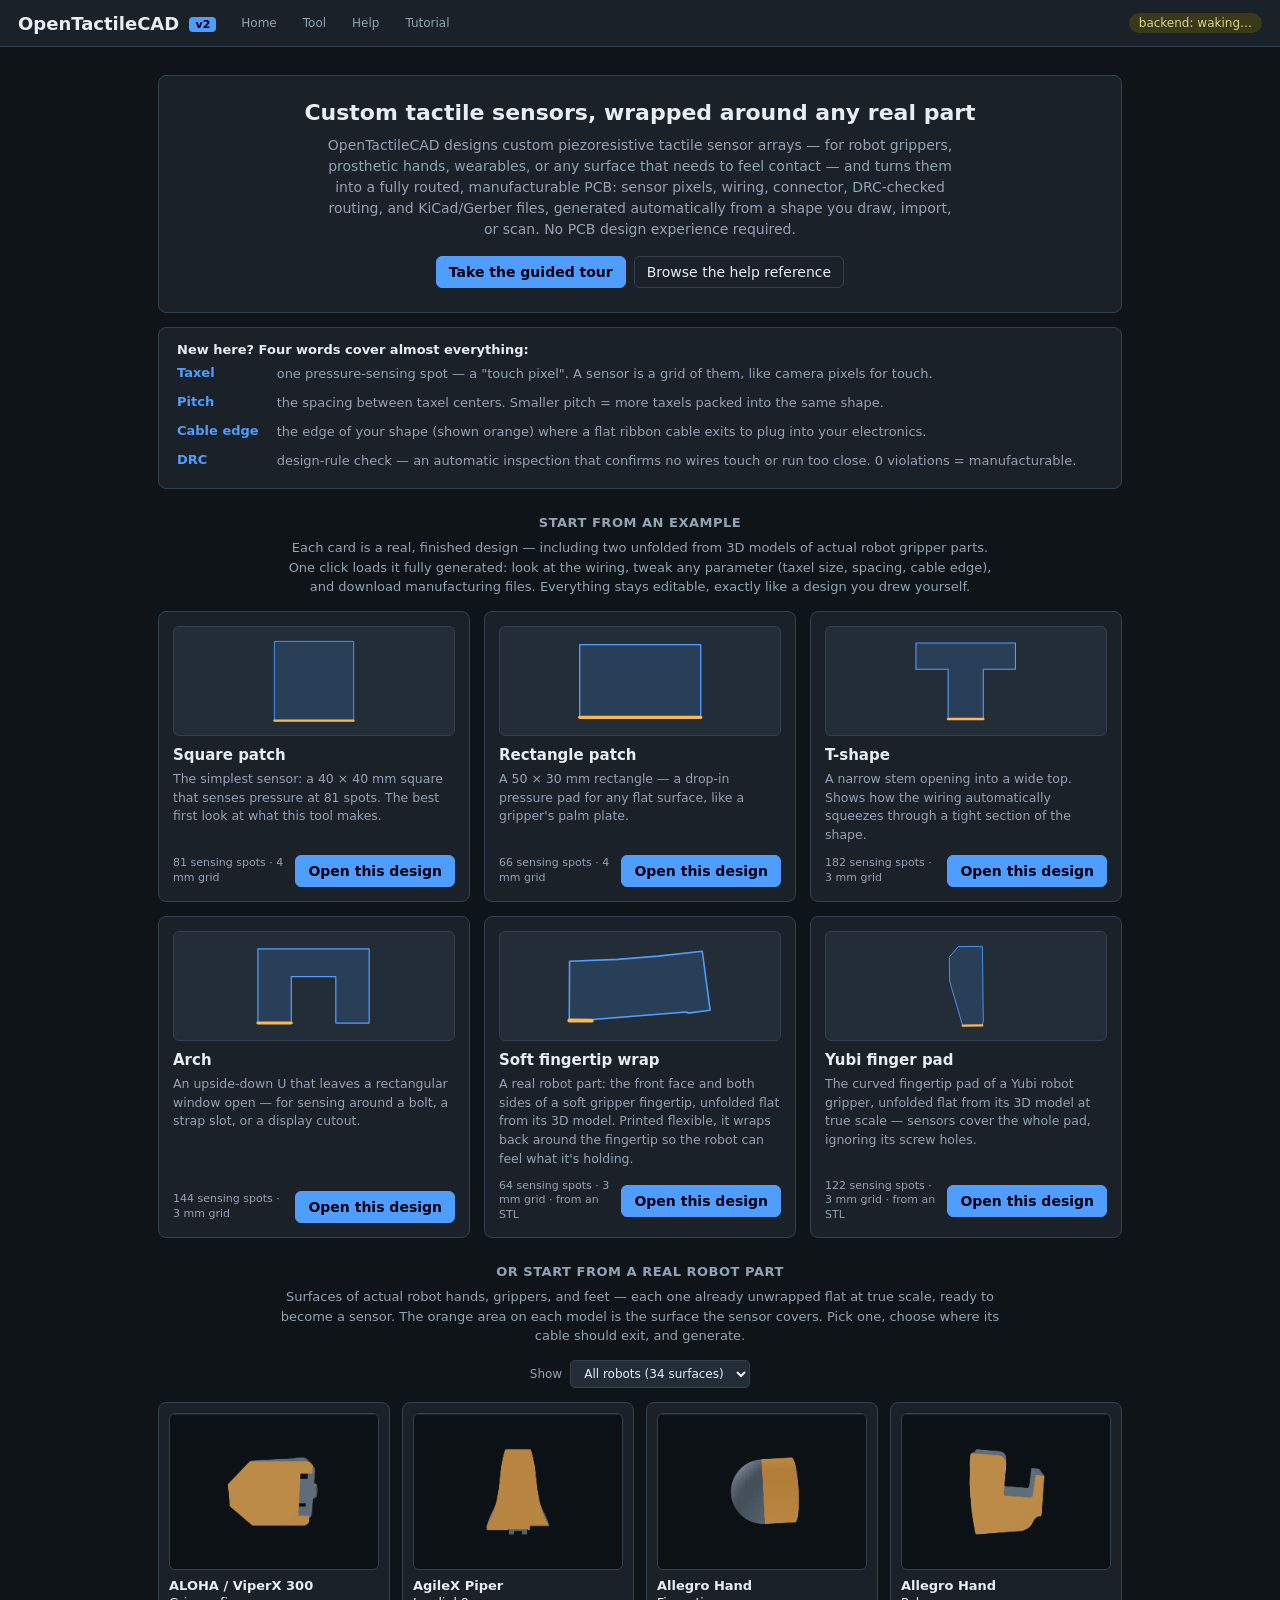
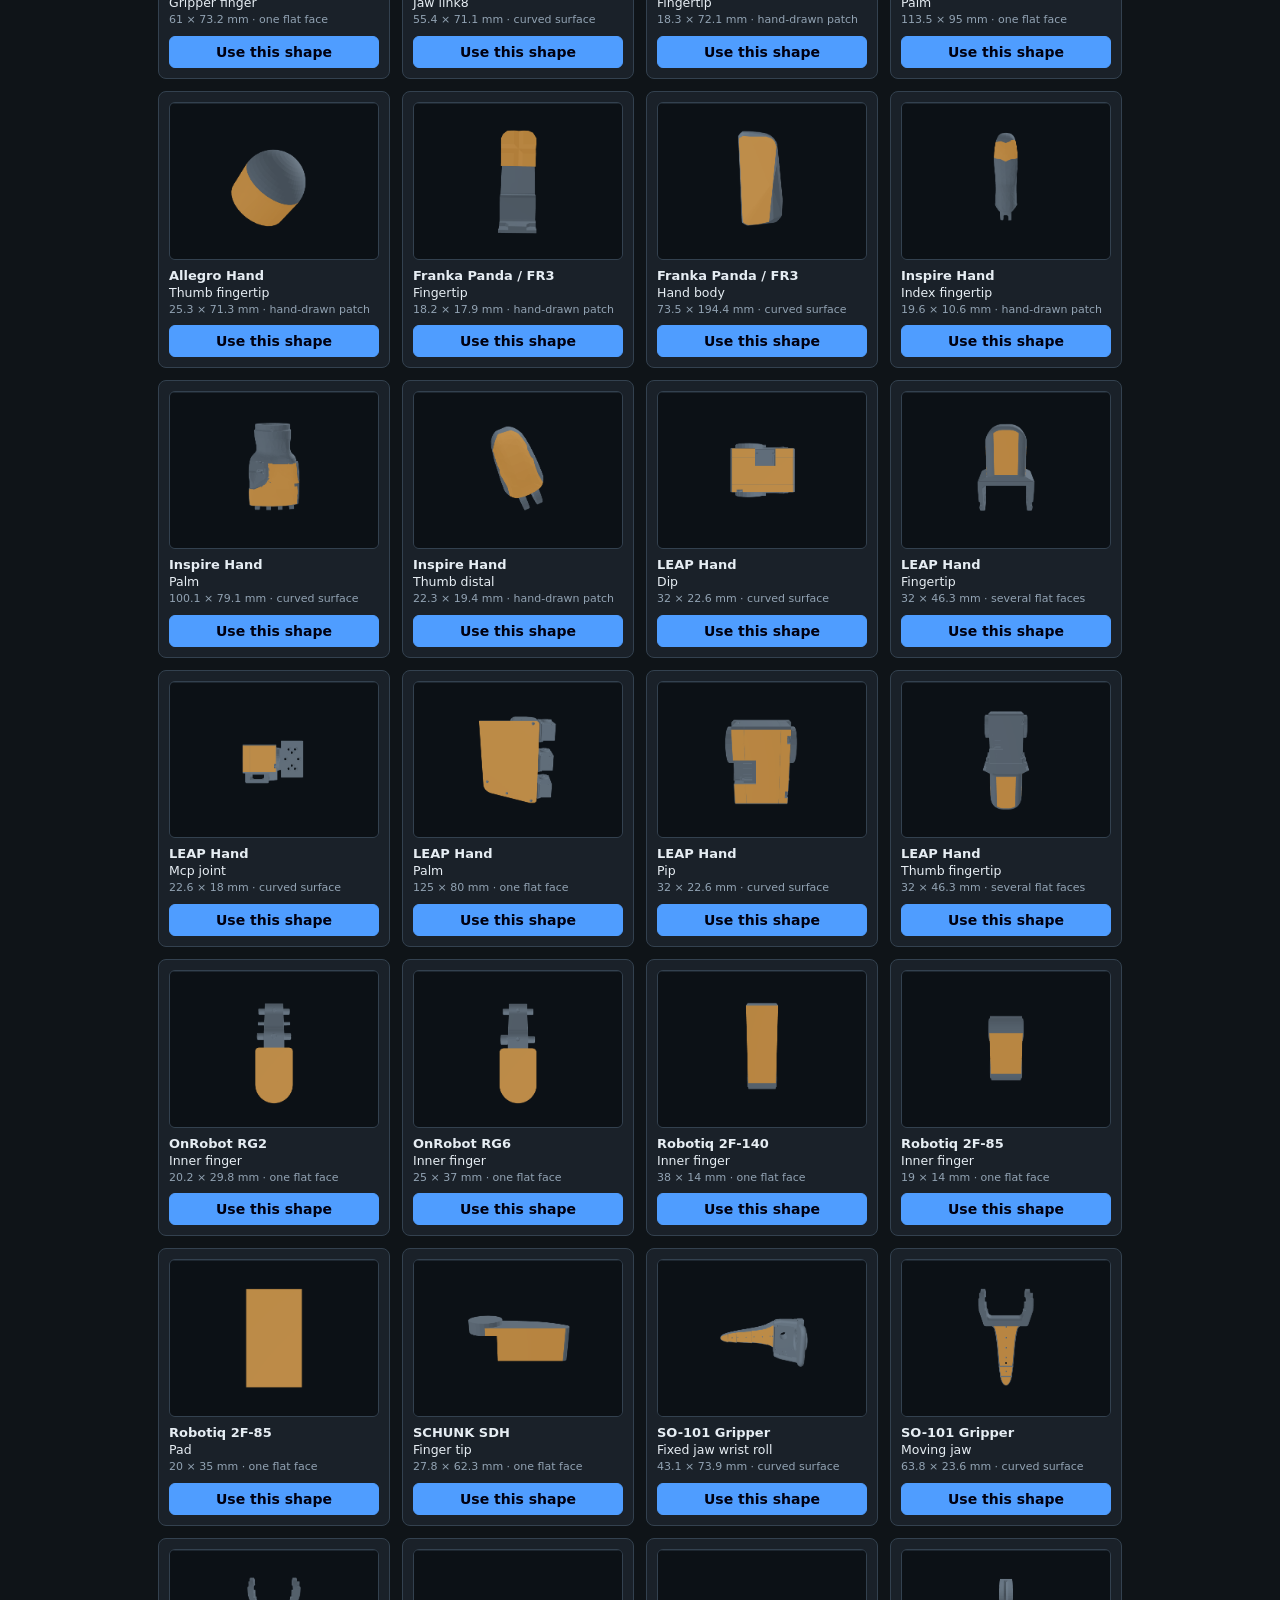
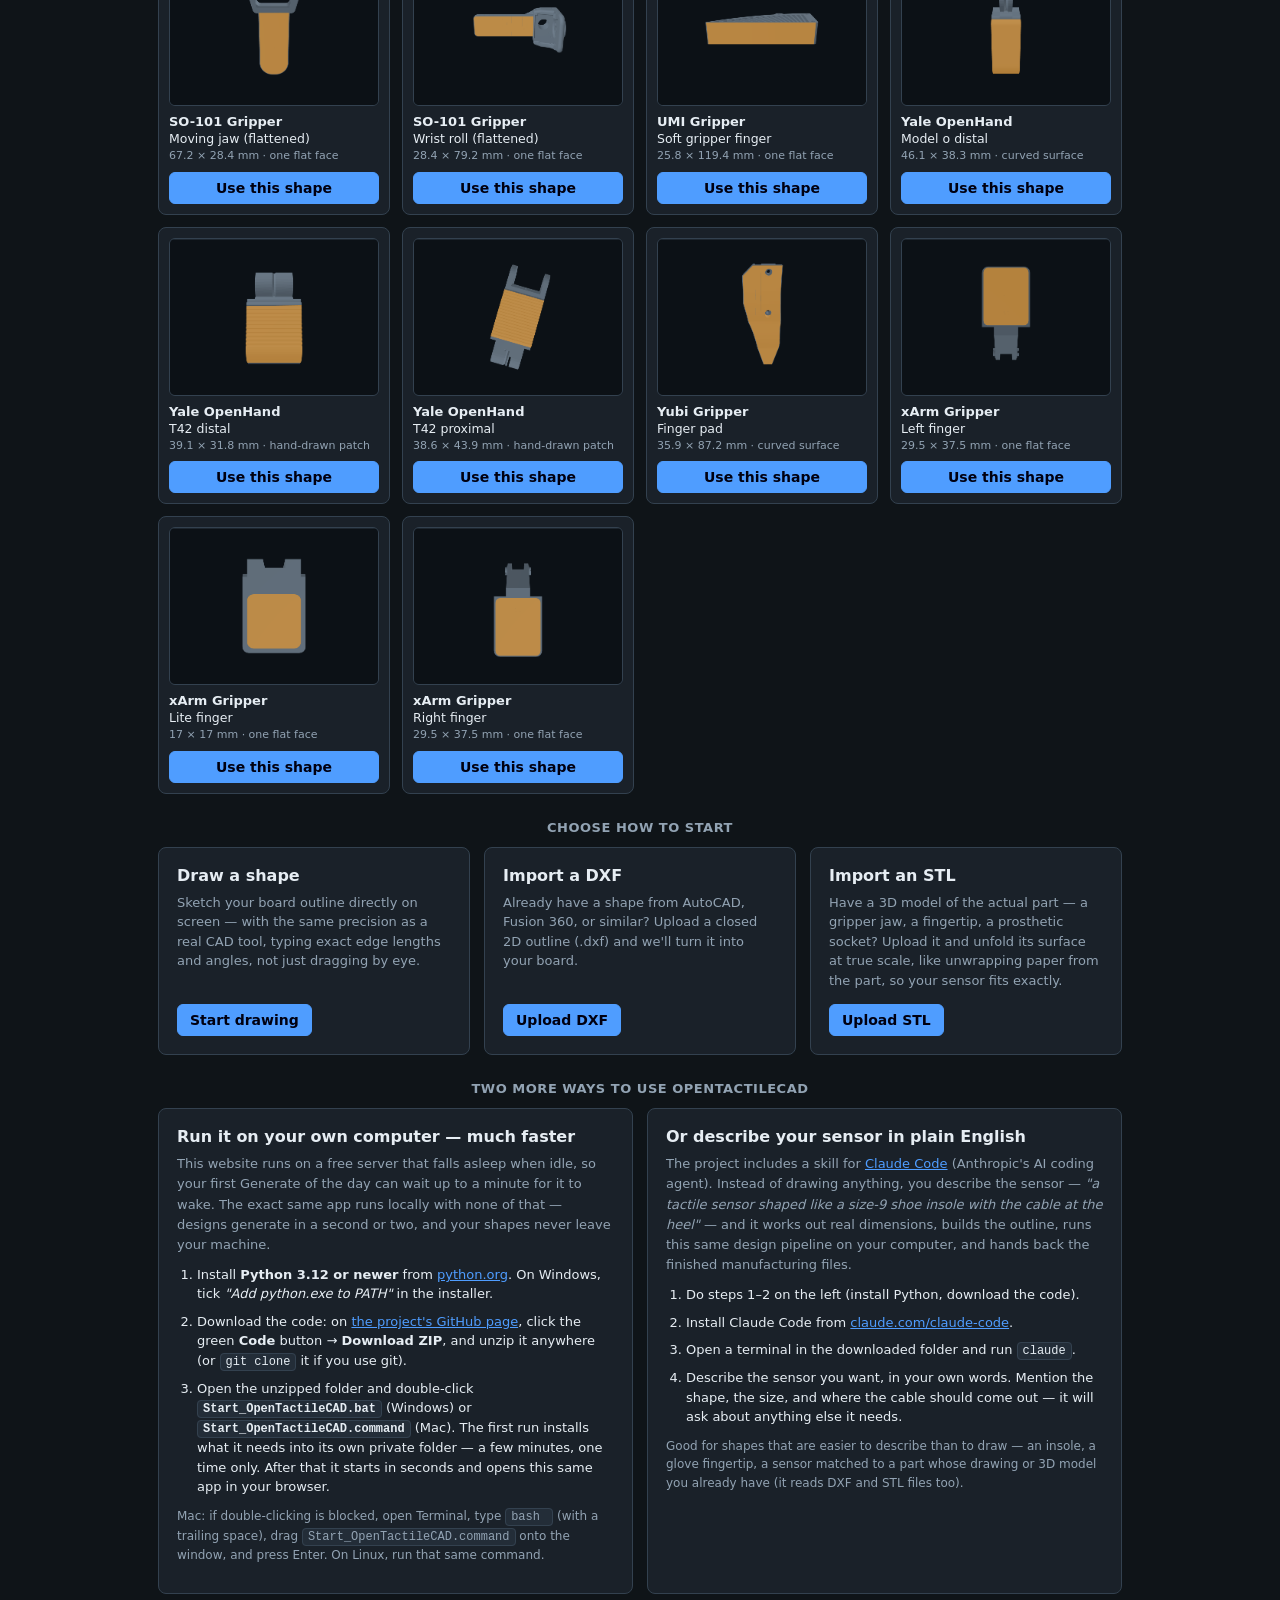
==== index.html @ a3ef0f8d "Anchor holes: toggle, lattice choice, and a stats line Adds the Bump anchor holes section under Sens" ====
<!DOCTYPE html>
<html lang="en">
<head>
  <meta charset="UTF-8" />
  <meta name="viewport" content="width=device-width, initial-scale=1.0" />
  <title>OpenTactileCAD — v2</title>
  <link rel="stylesheet" href="style.css" />

  <!-- Resolve bare "three" imports (used by the vendored addons) to the local build -->
  <script type="importmap">
  {
    "imports": {
      "three": "./vendor/three/three.module.js",
      "three/addons/": "./vendor/three/addons/"
    }
  }
  </script>
</head>
<body>
  <header class="topbar">
    <h1>OpenTactileCAD <span class="tag">v2</span></h1>
    <nav class="topnav" aria-label="Primary">
      <button id="nav-home" type="button" class="linklike">Home</button>
      <button id="nav-tool" type="button" class="linklike">Tool</button>
      <button id="nav-help" type="button" class="linklike">Help</button>
      <button id="nav-tour" type="button" class="linklike">Tutorial</button>
    </nav>
    <div id="health" class="health health--unknown">backend: checking…</div>
  </header>

  <!-- ================= Landing ================= -->
  <section id="view-landing" class="app-view">
    <div class="landing">
      <div class="panel landing-hero">
        <h2>Custom tactile sensors, wrapped around any real part</h2>
        <p>
          OpenTactileCAD designs custom piezoresistive tactile sensor arrays — for robot
          grippers, prosthetic hands, wearables, or any surface that needs to feel
          contact — and turns them into a fully routed, manufacturable PCB: sensor
          pixels, wiring, connector, DRC-checked routing, and KiCad/Gerber files,
          generated automatically from a shape you draw, import, or scan. No PCB
          design experience required.
        </p>
        <div class="row landing-hero__actions">
          <button id="landing-tour-btn" type="button" class="primary">Take the guided tour</button>
          <button id="landing-help-btn" type="button" class="secondary">Browse the help reference</button>
        </div>
      </div>

      <div class="panel landing-glossary">
        <strong>New here? Four words cover almost everything:</strong>
        <dl>
          <dt>Taxel</dt>
          <dd>one pressure-sensing spot — a "touch pixel". A sensor is a grid of them, like camera pixels for touch.</dd>
          <dt>Pitch</dt>
          <dd>the spacing between taxel centers. Smaller pitch = more taxels packed into the same shape.</dd>
          <dt>Cable edge</dt>
          <dd>the edge of your shape (shown orange) where a flat ribbon cable exits to plug into your electronics.</dd>
          <dt>DRC</dt>
          <dd>design-rule check — an automatic inspection that confirms no wires touch or run too close. 0 violations = manufacturable.</dd>
        </dl>
      </div>

      <h3 class="landing-modes__label">Start from an example</h3>
      <p class="landing-section-sub">
        Each card is a real, finished design — including two unfolded from 3D models of
        actual robot gripper parts. One click loads it fully generated: look at the wiring,
        tweak any parameter (taxel size, spacing, cable edge), and download manufacturing
        files. Everything stays editable, exactly like a design you drew yourself.
      </p>
      <div class="landing-examples" id="landing-examples"></div>

      <h3 class="landing-modes__label">Or start from a real robot part</h3>
      <p class="landing-section-sub">
        Surfaces of actual robot hands, grippers, and feet — each one already unwrapped
        flat at true scale, ready to become a sensor. The orange area on each model is the
        surface the sensor covers. Pick one, choose where its cable should exit, and
        generate.
      </p>
      <div class="stl-example-filter">
        <label>Show
          <select id="stl-example-filter"></select>
        </label>
      </div>
      <div class="landing-stl-examples" id="landing-stl-examples"></div>

      <h3 class="landing-modes__label">Choose how to start</h3>
      <div class="landing-modes">
        <article class="panel mode-card">
          <h2>Draw a shape</h2>
          <p>Sketch your board outline directly on screen — with the same precision as a real CAD tool, typing exact edge lengths and angles, not just dragging by eye.</p>
          <button type="button" class="primary mode-card__cta" data-mode="draw">Start drawing</button>
        </article>
        <article class="panel mode-card">
          <h2>Import a DXF</h2>
          <p>Already have a shape from AutoCAD, Fusion 360, or similar? Upload a closed 2D outline (.dxf) and we'll turn it into your board.</p>
          <button type="button" class="primary mode-card__cta" data-mode="dxf">Upload DXF</button>
        </article>
        <article class="panel mode-card">
          <h2>Import an STL</h2>
          <p>Have a 3D model of the actual part — a gripper jaw, a fingertip, a prosthetic socket? Upload it and unfold its surface at true scale, like unwrapping paper from the part, so your sensor fits exactly.</p>
          <button type="button" class="primary mode-card__cta" data-mode="stl">Upload STL</button>
        </article>
        <article class="panel mode-card">
          <h2>Describe it in words</h2>
          <p>Not sure where to start? Say what you want in plain English — the size, the shape, how fine the sensing needs to be — and an assistant designs it with the real generator, then hands it to you here to edit.</p>
          <button type="button" class="primary mode-card__cta" data-mode="chat">Describe a sensor</button>
        </article>
      </div>

      <h3 class="landing-modes__label">Two more ways to use OpenTactileCAD</h3>
      <div class="landing-guides">
        <article class="panel guide-card">
          <h2>Run it on your own computer — much faster</h2>
          <p>
            This website runs on a free server that falls asleep when idle, so your first
            Generate of the day can wait up to a minute for it to wake. The exact same app
            runs locally with none of that — designs generate in a second or two, and your
            shapes never leave your machine.
          </p>
          <ol>
            <li>
              Install <strong>Python 3.12 or newer</strong> from
              <a href="https://www.python.org/downloads/" target="_blank" rel="noopener">python.org</a>.
              On Windows, tick <em>"Add python.exe to PATH"</em> in the installer.
            </li>
            <li>
              Download the code: on
              <a href="https://github.com/OpenTactileCAD/OpenTactileCAD" target="_blank" rel="noopener">the project's GitHub page</a>,
              click the green <strong>Code</strong> button → <strong>Download ZIP</strong>, and unzip it
              anywhere (or <code>git clone</code> it if you use git).
            </li>
            <li>
              Open the unzipped folder and double-click
              <strong><code>Start_OpenTactileCAD.bat</code></strong> (Windows) or
              <strong><code>Start_OpenTactileCAD.command</code></strong> (Mac).
              The first run installs what it needs into its own private folder — a few
              minutes, one time only. After that it starts in seconds and opens this same
              app in your browser.
            </li>
          </ol>
          <p class="guide-card__note">
            Mac: if double-clicking is blocked, open Terminal, type <code>bash&nbsp;</code>
            (with a trailing space), drag <code>Start_OpenTactileCAD.command</code> onto the
            window, and press Enter. On Linux, run that same command.
          </p>
        </article>
        <article class="panel guide-card">
          <h2>Or describe your sensor in plain English</h2>
          <p>
            The project includes a skill for
            <a href="https://claude.com/claude-code" target="_blank" rel="noopener">Claude Code</a>
            (Anthropic's AI coding agent). Instead of drawing anything, you describe the sensor —
            <em>"a tactile sensor shaped like a size-9 shoe insole with the cable at the heel"</em> —
            and it works out real dimensions, builds the outline, runs this same design pipeline on
            your computer, and hands back the finished manufacturing files.
          </p>
          <ol>
            <li>Do steps 1–2 on the left (install Python, download the code).</li>
            <li>Install Claude Code from
              <a href="https://claude.com/claude-code" target="_blank" rel="noopener">claude.com/claude-code</a>.</li>
            <li>Open a terminal in the downloaded folder and run <code>claude</code>.</li>
            <li>Describe the sensor you want, in your own words. Mention the shape, the size,
              and where the cable should come out — it will ask about anything else it needs.</li>
          </ol>
          <p class="guide-card__note">
            Good for shapes that are easier to describe than to draw — an insole, a glove
            fingertip, a sensor matched to a part whose drawing or 3D model you already have
            (it reads DXF and STL files too).
          </p>
        </article>
      </div>
    </div>
  </section>

  <!-- ================= Tool ================= -->
  <section id="view-tool" class="app-view" hidden>
    <main class="layout">
      <!-- ================= Controls ================= -->
      <aside class="panel controls">
        <div class="mode-switcher" role="group" aria-label="Input mode">
          <span class="mode-switcher__label">Mode:</span>
          <button type="button" class="mode-button" data-mode="draw" id="mode-btn-draw">Draw</button>
          <button type="button" class="mode-button" data-mode="dxf" id="mode-btn-dxf">DXF</button>
          <button type="button" class="mode-button" data-mode="stl" id="mode-btn-stl">STL</button>
          <button type="button" class="mode-button" data-mode="chat" id="mode-btn-chat">Describe</button>
        </div>

        <section class="group chat-sidebar-group" id="chat-sidebar-group" hidden>
          <h2>1 · Describe your sensor</h2>
          <p class="hint">
            Say what you need in plain English — "a 40 × 40 mm square sensor with
            2 mm taxel pitch, cable at the bottom". The assistant designs it with
            the real generator and loads the result here, fully editable. Ask for
            changes the same way: "make the pitch 1.5 mm", "move the connector to
            the top".
          </p>
          <div id="chat-log" class="chat-log"></div>
          <form id="chat-form" class="chat-form" autocomplete="off">
            <input id="chat-input" type="text" placeholder="Describe a sensor…" />
            <button id="chat-send" type="submit" class="primary">Send</button>
          </form>
          <div class="row">
            <span id="chat-status" class="hint chat-status"></span>
            <button id="chat-reset" type="button" class="secondary">New conversation</button>
          </div>
        </section>

        <section class="group stl-sidebar-group" id="stl-sidebar-group">
          <h2>1 · 3D Model (STL)</h2>
          <p class="hint">
            Upload an STL, select connected planar or curved surfaces, then unfold them into the board outline.
          </p>
          <div class="row dev-example-row" id="dev-example-row" hidden>
            <label>Example STL (dev)
              <select id="example-stl-select"><option value="">Choose an example…</option></select>
            </label>
          </div>
          <div class="row">
            <button id="upload-stl" type="button" class="primary">Upload STL</button>
            <button id="select-single" type="button" class="mode-button active" disabled>Single face</button>
            <button id="select-multiple" type="button" class="mode-button" disabled>Multiple faces</button>
            <button id="select-curved" type="button" class="mode-button" disabled>Curved surface</button>
            <button id="select-patch" type="button" class="mode-button" disabled
              title="Draw your sensor's boundary directly on the 3D surface: click corner points, close the loop, and the enclosed patch is selected — bumps and texture inside are smoothed out.">Draw patch</button>
            <button id="select-all-faces" type="button" class="secondary" disabled>Select all</button>
            <button id="unfold-faces" type="button" class="primary" disabled>Unfold selection</button>
            <button id="clear-face" type="button" class="secondary" disabled>Clear selection</button>
            <button id="reset-view" type="button" class="secondary" disabled>Reset view</button>
            <button id="capture-example" type="button" class="secondary" hidden
              title="Dev (localhost only): save the current selection + unfold as an example-gallery annotation JSON">Save as example</button>
            <input id="stl-input" type="file" accept=".stl,model/stl,application/sla" hidden />
          </div>
          <div class="stl-curved-controls">
            <label>Normal angle <input id="curvature-tolerance" type="number" min="1" max="90" step="1" value="18" disabled /></label>
            <label>Max growth radius <input id="curved-max-radius" type="number" min="0" step="1" placeholder="auto" disabled /></label>
            <label class="check-field"><input id="auto-seam" type="checkbox" checked disabled /> Auto seam</label>
            <button id="set-seam" type="button" class="secondary" disabled>Set seam</button>
          </div>
          <div class="stl-patch-controls" id="stl-patch-controls" hidden>
            <span class="hint" id="patch-hint">Click points on the surface to outline your sensor; click the first point again to close the loop. Click the last point to undo it.</span>
            <label class="check-field" title="Relax the surface inside your outline before flattening, so tread patterns, ribs, and other texture don't distort the sensor's shape — the outline you drew keeps its true dimensions.">
              <input id="patch-smooth" type="checkbox" checked /> Smooth out texture
            </label>
            <button id="patch-flip" type="button" class="secondary" disabled
              title="The loop cuts the model in two — swap which side is the sensor patch.">Flip side</button>
          </div>
          <div id="stl-container" class="stl-container stl-container--sidebar">
            <p class="placeholder">Upload an <code>.stl</code> file to view it in 3D.</p>
          </div>
          <p class="hint">
            Drag to orbit · scroll to zoom · select planar faces or smooth curved patches.
          </p>
          <div id="stl-info" class="mini"></div>
          <div id="stl-connections" class="stl-connections" hidden></div>
        </section>

        <section class="group" id="dxf-import-group" hidden>
          <h2>1 · Import DXF</h2>
          <p class="hint">
            Upload a closed 2D outline (<code>.dxf</code>). We'll automatically pick the largest closed shape in the file.
          </p>
          <div class="row">
            <button id="upload-dxf" type="button" class="primary">Upload DXF</button>
            <input id="dxf-input" type="file" accept=".dxf" hidden />
          </div>
          <div id="dxf-info" class="mini"></div>
        </section>

        <section class="group" id="params-group">
          <h2 id="params-heading">2 · Parameters (mm)</h2>

          <h3 class="params-subhead">Sensor grid</h3>
          <div class="params params--emphasis">
            <label class="check-field" title="Set the taxel size and pitch directly; how many fit is whatever the outline allows.">
              <input type="radio" name="grid_mode" value="size" checked />
              Set taxel size
            </label>
            <label class="check-field" title="Ask for a specific grid; the taxel size needed to fit it is calculated from your outline. Pitch equals the taxel size, so taxels tile edge to edge. Grow-board mode only.">
              <input type="radio" name="grid_mode" value="count" />
              Set rows &amp; columns
            </label>
          </div>
          <div class="params" id="grid-count-fields" hidden>
            <label>Columns <input id="target_cols" type="number" min="1" step="1" value="8" /></label>
            <label>Rows <input id="target_rows" type="number" min="1" step="1" value="8" /></label>
          </div>
          <p class="hint" id="grid-count-hint" hidden>
            Taxel size is solved from your outline, minus the edge keepout. Requires
            <em>Grow board to fit wiring</em> board mode.
          </p>
          <div class="params" id="grid-size-fields">
            <label title="Width of one taxel (sensing spot).">Taxel W <input id="pixel_w_mm" type="number" step="0.1" value="4.0" /></label>
            <label title="Height of one taxel (sensing spot).">Taxel H <input id="pixel_h_mm" type="number" step="0.1" value="4.0" /></label>
            <label title="Horizontal spacing between taxel centers. Never smaller than the taxel width.">Pitch X <input id="pitch_x_mm" type="number" step="0.1" value="4.2" /></label>
            <label title="Vertical spacing between taxel centers. Never smaller than the taxel height.">Pitch Y <input id="pitch_y_mm" type="number" step="0.1" value="4.2" /></label>
          </div>
          <p class="hint" id="grid-size-note" hidden>
            Solved from your outline on Generate — the footprint preview below updates to match.
          </p>
          <div class="params">
            <label>Edge keepout <input id="edge_keepout_mm" type="number" step="0.1" value="0.5" /></label>
          </div>

          <h3 class="params-subhead">Bump anchor holes</h3>
          <p class="hint">
            Cuts a hole clean through the board under every shear bump, so the bump
            sheet's posts key the cover to the board across the whole array instead of
            only at the skirt &mdash; the cover can no longer slide under strong shear.
            The taxel pitch grows to make room; the wider pitch is worked out from the
            column bus that runs past each hole, not typed in.
          </p>
          <label class="check-field" title="Adds Edge.Cuts cutouts at every 2x2 taxel block centre, directly under each bump.">
            <input id="anchor_holes" type="checkbox" />
            <span>Add anchor holes under bumps</span>
          </label>
          <div id="anchor-holes-body" hidden>
            <div class="params">
              <label title="Cutout diameter. Sets how much the pitch has to grow.">Hole &oslash; <input id="anchor_hole_dia_mm" type="number" step="0.1" min="0.2" value="1.5" /></label>
              <label title="Copper-to-cutout-edge clearance. 0.4mm suits a milled internal cutout.">Clearance <input id="anchor_hole_clearance_mm" type="number" step="0.05" min="0" value="0.4" /></label>
            </div>
            <label class="radio-field" title="Widens every taxel gap, even though only one gap in two carries a cutout. Simplest, fewest taxels.">
              <input type="radio" name="anchor_hole_lattice" value="uniform" checked />
              <span>Uniform pitch &mdash; every gap widened</span>
            </label>
            <label class="radio-field" title="Widens only the intra-block gap that actually carries a cutout; blocks stay at the tight taxel spacing. Same holes, denser array.">
              <input type="radio" name="anchor_hole_lattice" value="paired" />
              <span>Paired pitch &mdash; only the gap with a hole in it</span>
            </label>
            <label class="check-field" title="Only X has to grow: the row bus already clears the cutout. Growing Y to match keeps the 2x2 block square and the bump round, so shear response stays the same in both axes. Uncheck for more taxels and an oval bump.">
              <input id="anchor_hole_square_cells" type="checkbox" checked />
              <span>Keep blocks square (round bump, isotropic shear)</span>
            </label>
          </div>

          <h3 class="params-subhead">Routing &amp; clearance</h3>
          <div class="params">
            <label>Trace W <input id="trace_w_mm" type="number" step="0.05" value="0.2" /></label>
            <label>Gap <input id="gap_mm" type="number" step="0.05" value="0.2" /></label>
            <label>Clearance <input id="clearance_mm" type="number" step="0.05" value="0.2" /></label>
            <label title="Minimum routing distance from the outer board edge. Higher values keep red/blue traces farther inside.">
              Route edge padding
              <input id="board_edge_clear_mm" type="number" min="0" step="0.1" value="0.2" />
            </label>
          </div>

          <h3 class="params-subhead">Taxel footprint (one sensing spot's copper)</h3>
          <div class="params">
            <label title="Clearance from each taxel's own outer edge to its interdigitated fingers — not to be confused with Edge keepout above, which is the board-level margin from the outline.">
              Taxel edge clearance
              <input id="edge_clear_mm" type="number" min="0" step="0.05" value="0.1" />
            </label>
            <label title="Clearance from the taxel's center line, limiting how far each finger reaches toward the opposite pad.">
              Taxel center clearance
              <input id="center_clear_mm" type="number" min="0" step="0.05" value="0.2" />
            </label>
            <label title="Drill diameter of the via connecting this taxel's top-layer pad to its routed trace.">
              Via drill
              <input id="via_drill_mm" type="number" min="0.05" step="0.01" value="0.15" />
            </label>
            <label title="Copper pad diameter of the via.">
              Via diameter
              <input id="via_dia_mm" type="number" min="0.1" step="0.01" value="0.35" />
            </label>
          </div>
          <div id="pixel-preview" class="pixel-preview" aria-label="Live preview of one sensor pixel's interdigitated footprint"></div>

          <h3 class="params-subhead">Board sizing <a href="#" class="help-link" data-help-target="help-board-sizing" title="What do these do?">(?)</a></h3>
          <div class="params params--emphasis">
            <label class="check-field" title="Keep the sensor grid at max density and grow the final board outline outward until every wire fits.">
              <input type="radio" name="board_mode" value="expand" checked />
              Grow board to fit wiring
            </label>
            <label class="check-field" title="Keep the outline exactly as drawn: reserve a wiring keep-out band inside it and drop the sensor pixels that reach into that band.">
              <input type="radio" name="board_mode" value="fixed_keepout" />
              Keep outline fixed, shrink sensor grid
            </label>
            <label class="check-field" title="New router: wires hug the sensor field instead of walking a grid. Rows/columns cut apart by a concavity stay one net where possible, bridged by a trace around the concavity. In fixed-outline mode the wiring keep-out band is sized exactly from the routing plan. Uncheck to compare against the original router.">
              <input id="hug_router" type="checkbox" checked />
              Hug routing (new): wires follow the sensor shape
            </label>
          </div>
          <details class="advanced">
            <summary>Advanced board-shape controls</summary>
            <div class="params">
              <label title="Extra board margin used for routing when Preserve sensors and Auto-expand board are enabled.">
                Routing margin
                <input id="routing_margin_mm" type="number" min="0" step="0.5" value="3.0" />
              </label>
              <label class="check-field" title="Make the final main-board outline follow the outer sensor layout and routed traces instead of a rectangular expansion.">
                <input id="follow_main_padding" type="checkbox" checked />
                Follow layout/routes
              </label>
              <label title="Distance from the outermost main layout or route to the final board edge. Tail dimensions remain separate.">
                Follow padding
                <input id="follow_main_padding_mm" type="number" min="0" step="0.1" value="2.0" />
              </label>
              <label class="check-field" title="Smooth the followed final board edge around route bundles instead of preserving sharp buffered corners.">
                <input id="smooth_follow_padding" type="checkbox" checked />
                Smooth follow edge
              </label>
            </div>
          </details>
        </section>

        <section class="group">
          <h2>Tail</h2>
          <p class="hint">Controls the connector/cable tail attached to the orange cable edge.</p>
          <p class="hint">Leave Tail width blank for the connector tip width default. Smaller manual widths are allowed.</p>
          <div class="params">
            <label>Tail length <input id="cable_length_mm" type="number" min="0.1" step="0.1" value="12.0" /></label>
            <label title="Leave blank or use 0 for automatic connector width.">
              Tail width
              <input id="tail_width_mm" type="number" min="0" step="0.1" placeholder="auto" />
            </label>
            <label>Tail side padding <input id="tail_side_padding_mm" type="number" min="0" step="0.1" value="0.0" /></label>
          </div>
        </section>

      </aside>

      <!-- ================= Views =================
           Ordered to follow the workflow top to bottom: draw the outline, press
           Generate, then read the result. The PCB Preview panel is last because
           it is the output of the two panels above it. -->
      <section class="views">
        <div class="panel view">
          <div class="view__head">
            <h2>1 · Board Outline</h2>
          </div>
          <p class="hint">
            Use Line, Rectangle, or Arc to draw the outline, then select the edge
            where the connector tail should exit and press <strong>Set cable edge</strong>
            (required before Generate).
          </p>
          <div id="cable-edge-banner" class="cable-edge-banner" hidden>
            <span>Choose where the connector tail exits: click an edge below and press <strong>Set cable edge</strong>. Generate stays blocked until the cable edge is set.</span>
            <button id="cable-edge-banner-close" type="button" aria-label="Dismiss cable edge reminder">×</button>
          </div>
          <div class="outline-editor">
            <div class="cad-toolbar" aria-label="Board outline tools">
              <div class="cad-target-toggle" role="group" aria-label="Drawing target">
                <button id="cad-target-outline" type="button" class="mode-button active">Board outline</button>
                <button id="cad-target-fill" type="button" class="mode-button" disabled title="Draw a board outline first">Sensorize zone</button>
              </div>
              <button id="cad-select" type="button" class="mode-button active">Select</button>
              <button id="cad-line" type="button" class="mode-button">Line</button>
              <button id="cad-rect" type="button" class="mode-button">Rectangle</button>
              <button id="cad-hline" type="button" class="mode-button">H</button>
              <button id="cad-vline" type="button" class="mode-button">V</button>
              <button id="cad-arc" type="button" class="mode-button">Arc</button>
              <button id="cad-undo" type="button" class="secondary" disabled>Undo</button>
              <button id="cad-redo" type="button" class="secondary" disabled>Redo</button>
              <button id="cad-delete" type="button" class="secondary" disabled>Delete</button>
              <button id="cad-set-angle-ref" type="button" class="secondary" disabled>Set angle ref</button>
              <button id="cad-set-cable" type="button" class="secondary" disabled>Set cable edge</button>
              <button id="cad-mirror-h" type="button" class="secondary" disabled
                      title="Flip the design left-to-right, in place. Use it to turn a left-hand part into the matching right-hand one. The cable edge stays the same edge.">Mirror &#8646;</button>
              <button id="cad-mirror-v" type="button" class="secondary" disabled
                      title="Flip the design top-to-bottom, in place. The cable edge stays the same edge.">Mirror &#8645;</button>
              <button id="cad-zoom-out" type="button" class="secondary" title="Zoom out">−</button>
              <button id="cad-zoom-in" type="button" class="secondary" title="Zoom in">+</button>
              <button id="cad-fit" type="button" class="secondary" title="Fit outline to view">Fit</button>
            </div>
            <p class="hint" id="fill-zone-hint" hidden>
              Optional: this shape controls <em>where sensors get packed</em> inside your board — it won't change your board's outer edge or connector.
            </p>
            <div class="cad-fields">
              <label>Length <input id="cad-length" type="number" step="0.1" placeholder="mm" /></label>
              <label>Angle <input id="cad-angle-value" type="number" step="1" value="0" /></label>
              <label>Width <input id="cad-width" type="number" step="0.1" placeholder="mm" /></label>
              <label>Height <input id="cad-height" type="number" step="0.1" placeholder="mm" /></label>
              <label>Grid <input id="cad-grid" type="number" min="0.1" step="0.1" value="1" /></label>
              <label class="check-field"><input id="cad-snap" type="checkbox" checked /> Snap</label>
            </div>
            <canvas id="outline-canvas" width="640" height="420"></canvas>
            <div class="row">
              <button id="preset-square" type="button">Square 40×40</button>
              <button id="preset-rect" type="button">Rect 50×30</button>
              <button id="preset-L" type="button" title="L-shape — one concave corner">L</button>
              <button id="preset-C" type="button" title="C-shape — a notch splits 10 of 14 columns">C</button>
              <button id="preset-deepC" type="button" title="Deeper, wider C notch">Deep C</button>
              <button id="preset-U" type="button" title="U — the notch opens onto the cable edge, cutting rows">U</button>
              <button id="preset-T" type="button" title="T — narrow stem into a wide top">T</button>
              <button id="preset-eight" type="button" title="Two lobes joined by a waist">Eight</button>
              <button id="preset-foot" type="button" title="Foot/insole-like asymmetric outline">Foot</button>
              <button id="clear-outline" type="button" class="secondary">Clear outline</button>
            </div>
            <div id="outline-info" class="mini">0 outline vertices</div>
          </div>
        </div>

        <div class="panel generate-panel">
          <div class="view__head">
            <h2>3 · Generate</h2>
          </div>
          <div class="generate-panel__body">
            <div class="row generate-actions">
              <button id="generate" type="button" class="primary">Generate PCB</button>
            </div>
            <div id="gen-status" class="mini"></div>
            <div id="connector-upsize" class="connector-upsize" hidden>
              <label>
                Need a bigger connector?
                <span class="hint">e.g. to slot into a different, larger readout board</span>
                <select id="connector-upsize-select"></select>
              </label>
              <label title="Rounds the Edge.Cuts step where the wider connector body meets the narrower cable/tail, instead of leaving a sharp 90° notch. 0 disables.">
                Shoulder fillet (mm)
                <input id="connector_shoulder_fillet_mm" type="number" min="0" step="0.1" value="1.0" />
              </label>
              <button id="connector-upsize-btn" type="button" class="secondary">Use this size</button>
            </div>
            <div id="stats"></div>
          </div>
        </div>

        <div class="panel view view--grow" id="pcb-preview-panel">
          <div class="view__head">
            <h2>PCB Preview</h2>
            <div id="pcb-view-tools" class="pcb-view-tools" hidden>
              <button id="pcb-zoom-out" type="button" class="secondary" title="Zoom out">−</button>
              <button id="pcb-zoom-in" type="button" class="secondary" title="Zoom in">+</button>
              <button id="pcb-zoom-reset" type="button" class="secondary" title="Reset view">Reset</button>
            </div>
            <div id="route-tools" class="route-tools" hidden>
              <button id="route-undo" type="button" class="secondary" disabled>Undo</button>
              <button id="route-reset" type="button" class="secondary" disabled>Reset route</button>
              <button id="route-reset-all" type="button" class="secondary" disabled>Reset all</button>
              <button id="route-redo-padding" type="button" class="secondary" disabled>Redo padding</button>
              <button id="tail-extension-toggle" type="button" class="secondary" disabled>Tail extension</button>
              <label class="tool-field">Chamfer
                <input id="route-chamfer-mm" type="number" min="0.1" step="0.1" value="0.5" />
              </label>
              <button id="route-chamfer" type="button" class="secondary" disabled>Apply</button>
              <button id="route-check-drc" type="button" class="secondary" disabled>Check DRC</button>
            </div>
          </div>
          <div id="pcb-preview" class="pcb-preview">
            <div id="tail-extension-prompt" class="tail-extension-prompt" hidden>
              <span>Optional: need the cable to be longer, or to bend around your part? Press <strong>Tail extension</strong> above to draw a custom tail path.</span>
              <button id="tail-extension-prompt-close" type="button" aria-label="Close tail extension prompt">×</button>
            </div>
            <p class="placeholder">Draw an outline and press <em>Generate PCB</em>.</p>
          </div>
          <div id="tail-extension-panel" class="tail-extension-panel" hidden>
            <div class="tail-extension-panel__head">
              <strong>Tail Extension</strong>
              <span>Draw dimensioned segments from the current pinout line.</span>
            </div>
            <div class="tail-extension-fields">
              <label>Length <input id="tail-extension-length" type="number" min="0.1" step="0.1" value="20" /></label>
              <label>Angle <input id="tail-extension-angle" type="number" step="1" value="-90" /></label>
              <label>Width <input id="tail-extension-width" type="number" min="0.1" step="0.1" /></label>
            </div>
            <div class="row">
              <button id="tail-extension-add" type="button" class="primary">Add segment</button>
              <button id="tail-extension-dir-down" type="button" class="secondary" title="Down (-90°)">↓</button>
              <button id="tail-extension-dir-up" type="button" class="secondary" title="Up (90°)">↑</button>
              <button id="tail-extension-dir-right" type="button" class="secondary" title="Right (0°)">→</button>
              <button id="tail-extension-dir-left" type="button" class="secondary" title="Left (180°)">←</button>
              <button id="tail-extension-dir-down-right" type="button" class="secondary" title="Down-right (-45°)">↘</button>
              <button id="tail-extension-dir-down-left" type="button" class="secondary" title="Down-left (-135°)">↙</button>
              <button id="tail-extension-dir-up-right" type="button" class="secondary" title="Up-right (45°)">↗</button>
              <button id="tail-extension-dir-up-left" type="button" class="secondary" title="Up-left (135°)">↖</button>
              <button id="tail-extension-undo" type="button" class="secondary">Undo</button>
              <button id="tail-extension-reset" type="button" class="secondary">Reset</button>
              <button id="tail-extension-apply" type="button" class="primary">Apply</button>
            </div>
            <div id="tail-extension-info" class="mini"></div>
          </div>
          <div id="route-edit-status" class="mini"></div>
        </div>

        <!-- Last panel in the column, below the preview: you generate, inspect
             the board above, and only then download it. -->
        <!-- Shear bumps: an optional second, 3D-printed part. Off by default,
             because most sensors only need normal force and the sheet is extra
             work to print and fit. -->
        <div class="panel bump-panel" id="bump-panel">
          <div class="bump-head">
            <label class="check-field" title="Adds a printable TPU overlay: one bump over each 2x2 group of sensors. Pressing sideways tilts the bump, so those four sensors read differently and you can tell which way the surface was pushed.">
              <input id="bump-enable" type="checkbox" />
              Add shear-sensing bumps (separate 3D-printed part)
            </label>
            <a href="#" class="help-link" data-help-target="help-bumps" title="What is this?">(?)</a>
          </div>
          <div class="bump-body" id="bump-body" hidden>
            <p class="hint">
              A soft sheet that snaps over the finished sensor. Each bump covers
              a block of four sensors; slits between the bumps stop one bump
              from dragging its neighbours. Blocks the board edge cuts short
              still get a bump, so no sensor is left uncovered.
            </p>
            <div class="bump-fields">
              <label title="How tall each bump stands above the sheet.">
                Bump height
                <input id="bump-height" type="number" min="0.4" max="10" step="0.2" value="2.0" />
              </label>
              <label title="Thickness of your finished PCB. The sheet has a pocket this deep so the sensor sits flush inside it.">
                Sensor thickness
                <input id="bump-recess" type="number" min="0.2" max="5" step="0.1" value="1.0" />
              </label>
              <label title="Thickness of the flexible sheet itself. Thinner is more compliant; under about 0.6mm gets hard to print.">
                Sheet thickness
                <input id="bump-sheet" type="number" min="0.4" max="3" step="0.1" value="0.8" />
              </label>
              <label title="Width of the solid rim around the sensor. This is the part you glue or clamp.">
                Skirt width
                <input id="bump-skirt" type="number" min="1" max="12" step="0.5" value="3.0" />
              </label>
            </div>
            <details class="advanced bump-advanced">
              <summary>Fine tuning</summary>
              <div class="bump-fields">
                <label title="Extra clearance cut around the board edge so the sensor slides into the pocket. Larger is easier to fit but lets the sensor shift; smaller grips by friction. 0.2mm suits a printer in good calibration.">
                  Fit tolerance
                  <input id="bump-tolerance" type="number" min="0" max="1.5" step="0.05" value="0.2" />
                </label>
                <label title="Width of the little bridges that hold neighbouring bumps together. Narrower lets each bump move more freely, so shear reads more cleanly — but too narrow and the tabs tear.">
                  Tab width
                  <input id="bump-tab-width" type="number" min="0.4" max="5" step="0.1" value="1.2" />
                </label>
                <label title="How many bridges span each cut between two bumps. More tabs make the sheet stiffer and more robust; fewer let each bump move more independently.">
                  Tabs per edge
                  <input id="bump-tabs" type="number" min="1" max="4" step="1" value="1" />
                </label>
                <label title="Bump base diameter as a percentage of the 2x2 block it covers. 100% means neighbouring bumps touch each other.">
                  Bump width (% of block)
                  <input id="bump-base-pct" type="number" min="30" max="100" step="5" value="80" />
                </label>
                <label title="Bump top diameter as a percentage of its base. Lower is a more pointed cone, which tips more readily; 100% is a straight-sided post.">
                  Bump taper (top % of base)
                  <input id="bump-top-pct" type="number" min="20" max="100" step="5" value="70" />
                </label>
              </div>
            </details>
            <div class="bump-actions">
              <button id="bump-generate" type="button" class="primary" disabled>Generate bump sheet</button>
              <button id="bump-download" type="button" class="secondary" disabled>Download STL</button>
              <button id="bump-reset-view" type="button" class="secondary" disabled>Reset view</button>
            </div>
            <div id="bump-status" class="mini"></div>
            <div id="bump-container" class="stl-container bump-container" hidden></div>
            <div id="bump-stats" class="mini" hidden></div>
          </div>
        </div>

        <div class="panel download-bar">
          <span id="pdf-status" class="mini download-bar__status"></span>
          <button id="download-pdf" type="button" class="secondary" disabled
                  title="A 1:1 printable outline. Print it at 100%, cut it out and hold it against the real part to check the fit before ordering boards.">Download printable PDF</button>
          <button id="download" type="button" class="primary" disabled>Download ZIP</button>
        </div>
      </section>
    </main>
  </section>

  <!-- ================= Help ================= -->
  <section id="view-help" class="app-view" hidden>
    <div class="help">
      <nav class="panel help-nav" aria-label="Help sections">
        <strong>On this page</strong>
        <a href="#" data-help-target="help-modes">Getting a board shape</a>
        <a href="#" data-help-target="help-fill">Sensorize zone</a>
        <a href="#" data-help-target="help-board-sizing">Parameters glossary</a>
        <a href="#" data-help-target="help-routes">Route editing</a>
        <a href="#" data-help-target="help-mirror">Mirroring a design</a>
        <a href="#" data-help-target="help-export">Exporting</a>
        <a href="#" data-help-target="help-bumps">Shear-sensing bumps</a>
        <a href="#" data-help-target="help-faq">FAQ / troubleshooting</a>
      </nav>
      <div class="help-content">
        <section id="help-modes" class="panel help-section">
          <h2>Getting a board shape</h2>
          <p>Every design starts the same way: get a closed 2D outline into the Board Outline canvas. There are three ways to do that — mix and match, or switch mid-project using the Mode switcher.</p>
          <h3>Draw</h3>
          <p>Use the Line, Rectangle, H/V, and Arc tools to sketch your outline directly. When you're done, <strong>select the edge where the connector tail should exit and click Set cable edge</strong> (it turns orange) — Generate is blocked until this is set, so a stray first stroke can never silently become the connector edge. This isn't just freehand: select a vertex or edge and type an exact <strong>Length</strong> and <strong>Angle</strong> in the fields above the canvas to dimension it precisely, like a real CAD program.</p>
          <h3>DXF</h3>
          <p>Upload a closed 2D outline exported from AutoCAD, Fusion 360, or similar CAD tools. We automatically pick the <strong>largest closed shape</strong> in the file (in case it contains extra reference geometry) and scale it to millimeters using the file's unit metadata. A DXF outline has no inherent cable edge — confirm or change it with <strong>Set cable edge</strong> after import.</p>
          <h3>STL</h3>
          <p>Upload a 3D model, then click a face (or several connected faces, or a smoothly curved patch) to select the surface your sensor will cover — or use <strong>Draw patch</strong> to click points directly on the surface and outline your sensor by hand, letting the app smooth away texture like tread patterns. <strong>Unfold selection</strong> flattens the result into a 2D outline using a true-scale unfolding algorithm — like unwrapping a physical piece of paper from the part. The result lands in the same Board Outline canvas, where you can still hand-edit it. Like a DXF import, an unfolded outline has no inherent cable edge — confirm or change it with <strong>Set cable edge</strong> once it loads.</p>
          <p>If your selection spans surfaces that don't share a mesh edge (say, a fingertip's front face plus its two sides), the button changes to <strong>Join surfaces…</strong> and the viewer walks you through the join, one cut at a time: it shows numbered marker dots along each surface's boundary, and you click <strong>two matching corner pairs</strong> — "this corner attaches to that one" — for each cut. Only after every cut is resolved does the 2D preview appear, with <strong>Use this shape</strong> handing it to the outline canvas. Picking the corners yourself is deliberate: you can see the real part, so you know which corners truly touch.</p>
        </section>

        <section id="help-mirror" class="panel help-section">
          <h2>Mirroring a design</h2>
          <p>Grippers come in pairs. Once you have a sensor for the left jaw, <strong>Mirror &#8646;</strong> in the drawing toolbar flips it into the right-hand version &mdash; and <strong>Mirror &#8645;</strong> flips it top-to-bottom.</p>
          <p>The flip happens <em>in place</em>: the shape keeps its exact size and position, so every dimension you typed stays what it was. It moves the whole design together &mdash; outline, sensorize zone and any fold lines &mdash; so they do not come apart.</p>
          <p><strong>Your cable edge survives the flip.</strong> It stays the same physical edge of the shape, just on the other side, so you do not have to set it again. (Under the hood a mirror reverses which way a shape winds, which would otherwise move the connector to a different edge without any visible sign; the flip corrects for that.)</p>
          <p>Mirror is undoable like any other edit, and mirroring twice returns you exactly where you started.</p>
        </section>

        <section id="help-fill" class="panel help-section">
          <h2>Sensorize zone</h2>
          <p>The sensorize zone is an optional second shape you can draw <em>inside</em> your board outline. It constrains <strong>where sensor pixels get packed</strong> — it does not change your board's outer edge, connector, or routing bounds.</p>
          <p>Use it when only part of your board should be sensing area — for example, leaving a clear margin around a mounting hole, or concentrating sensors on a fingertip while leaving the rest of the outline as structural board.</p>
          <p>To use it: draw a board outline first (the toggle unlocks once you have one), switch the toolbar target to <strong>Sensorize zone</strong>, and draw a smaller shape with the same tools. It renders as a dashed green overlay so it's never confused with the board outline.</p>
        </section>

        <section id="help-board-sizing" class="panel help-section">
          <h2>Parameters glossary</h2>
          <p>Most parameters are straightforward (pixel size, spacing, trace width). Two groups deserve more explanation: the pixel footprint (what each individual sensor looks like) and board sizing (four related but distinct mechanisms for making room for the wiring that connects every sensor pixel to the connector).</p>
          <h3>Sensor grid: size or count</h3>
          <p>The sensor grid can be specified from either end:</p>
          <dl>
            <dt>Set taxel size</dt>
            <dd>You give Pixel W/H and Pitch X/Y; how many fit is whatever your outline allows. The original behaviour.</dd>
            <dt>Set rows &amp; columns</dt>
            <dd>You give the grid you want and the taxel size needed to fit it is calculated from your outline (its bounding box, minus the edge keepout, divided by the requested counts). Pitch is set equal to the taxel size, so taxels tile edge to edge with no gap. On a non-rectangular outline the taxel size is shrunk in small steps until the requested rows and columns really pack — corners that fall outside the shape are still dropped, so you may get slightly fewer taxels than rows × columns. Available in <em>Grow board to fit wiring</em> mode only: with the outline fixed, the packable area depends on the wiring keep-out band, whose width depends in turn on the row/column counts you are trying to set.</dd>
          </dl>
          <h3>Pixel footprint</h3>
          <p>Each sensor "pixel" is a pair of interdigitated copper electrodes — two interleaved comb-like patterns. A piezoresistive material laminated over the top bridges the fingers, so its resistance drops measurably under pressure. The live preview in the Parameters panel shows exactly what one pixel's electrodes look like as you adjust these:</p>
          <dl class="help-glossary">
            <dt>Pixel edge clearance (<code>edge_clear_mm</code>)</dt>
            <dd>Gap from the pixel's own outer boundary to its fingers. Not the same as <em>Edge keepout</em> above, which is a board-level margin from the outline — this one is local to a single pixel's footprint.</dd>
            <dt>Pixel center clearance (<code>center_clear_mm</code>)</dt>
            <dd>How far each finger reaches toward the opposite pad before stopping, controlling the gap down the pixel's center line.</dd>
            <dt>Via drill / diameter (<code>via_drill_mm</code> / <code>via_dia_mm</code>)</dt>
            <dd>The plated hole connecting a pixel's top-layer pad to its routed trace underneath.</dd>
          </dl>
          <h3>Board sizing</h3>
          <dl class="help-glossary">
            <dt>Grow board to fit wiring (<code>board_mode: "expand"</code>)</dt>
            <dd>The default. Sensors are packed at maximum density inside the shape you drew, then the final board outline is grown outward until every wire fits. No sensor is ever dropped — but the exported board is larger than the shape you drew.</dd>
            <dt>Keep outline fixed, shrink sensor grid (<code>board_mode: "fixed_keepout"</code>)</dt>
            <dd>The shape you drew is exactly the board you get. A wiring keep-out band is reserved just inside the outline — wider on the sides that carry more wires, narrow at the top where few pass — and only the area left over is filled with sensors, so pixels that would reach into the wiring zone are never placed. Because the keep-out is a clean geometric band, the surviving sensors stay a regular rectangular grid rather than a shape with holes punched in it. The band is sized from the actual wiring demand and the result is DRC-verified, falling back to a more conservative band if the dense one does not route cleanly. Trade-off: still fewer sensors than grow mode on the same outline.</dd>
            <dt>Routing margin (<code>routing_margin_mm</code>)</dt>
            <dd>The minimum wiring space (mm) reserved on each side before routing starts; the actual amount is sized automatically from how many sensors need wiring out on that side. In grow mode this space is added <em>outside</em> the outline; in fixed mode the same estimate is carved <em>inside</em> it.</dd>
            <dt>Post-route safety net</dt>
            <dd>Not a setting you control directly — after wires are actually routed, if any wire still pokes outside the board, the board is grown just enough to contain it. A safety net on top of Routing margin.</dd>
            <dt>Follow layout/routes (<code>follow_main_padding</code>)</dt>
            <dd>Instead of a boxy expanded rectangle, shrink-wraps the final board edge to hug the actual sensor grid and wire bundles — a more organic, compact final shape.</dd>
            <dt>Follow padding (<code>follow_main_padding_mm</code>)</dt>
            <dd>How much space (mm) to leave between the outermost wire/sensor and the shrink-wrapped edge.</dd>
            <dt>Smooth follow edge (<code>smooth_follow_padding</code>)</dt>
            <dd>Rounds that shrink-wrapped edge instead of leaving sharp mitered corners.</dd>
            <dt>Tail extension</dt>
            <dd>A separate, later step — after you Generate, the PCB Preview toolbar lets you draw a custom path for the cable/connector tail, growing the board along that path.</dd>
          </dl>
        </section>

        <section id="help-routes" class="panel help-section">
          <h2>Route editing</h2>
          <p>After Generate, the PCB Preview toolbar lets you fine-tune the routed board:</p>
          <ul>
            <li><strong>Undo / Reset route / Reset all</strong> — step back or discard route edits.</li>
            <li><strong>Redo padding</strong> — recompute the board's outer padding after edits, without re-running the full router.</li>
            <li><strong>Tail extension</strong> — draw a custom path for the connector's cable/tail instead of a straight edge.</li>
            <li><strong>Chamfer</strong> — cut sharp corners on routed traces to a given size.</li>
            <li><strong>Check DRC</strong> — re-run the design-rule check (clearance/crossing/board-edge violations) on the current routes.</li>
          </ul>
        </section>

        <section id="help-export" class="panel help-section">
          <h2>Exporting</h2>
          <p>The downloaded ZIP contains manufacturing files you can send to a PCB fab, or open in KiCad:</p>
          <ul>
            <li>A <code>.kicad_pcb</code> board file and pixel/connector footprints.</li>
            <li>Gerber files (the industry-standard format PCB fabs use).</li>
            <li>An Excellon drill file for vias.</li>
            <li>A JSON manifest describing pixel placements, useful for driving the sensor from a microcontroller.</li>
          </ul>
          <p>The connector is auto-selected as the smallest 0.5mm-pitch FPC connector (20 up to 100 positions) that fits your sensor's row and column count. If you need a specific larger size — say, to slot into an existing readout board — a "Need a bigger connector?" control appears next to the stats after Generate, offering larger sizes up to 100-pos.</p>
          <h3>The printable 1:1 PDF</h3>
          <p>Both the ZIP (<code>printable_1to1.pdf</code>) and the <strong>Download printable PDF</strong> button next to it give you a full-size paper template of your board. Print it, cut it out, and hold it against the real part <em>before</em> you order boards &mdash; it takes a minute and catches a wrong dimension that would otherwise arrive as a batch of useless PCBs.</p>
          <p>It draws the board's <strong>real manufactured edge</strong>, including the cable tail and connector &mdash; not the shape you drew, which is smaller. The sensor grid is printed faintly inside so you can see where the sensing spots land.</p>
          <p><strong>Print it at 100%.</strong> Print dialogs default to "Fit to page" or "Shrink to printable area", which quietly resizes the sheet by a few percent and makes the template wrong. Every page carries a 100&nbsp;mm ruler: measure it with a real ruler after printing. If it is not exactly 100&nbsp;mm, reprint at <em>Actual size</em>. The sheet size used (A4 or A3) is printed at the top &mdash; pick that size in your print dialog.</p>
          <p>Boards too big for one sheet are split across several, with a dashed overlap line on each: trim to the dashed line and butt the next sheet against it.</p>
          <p>A bigger connector body can be wider than the cable/tail running into it, which puts a step in the board's cut outline. <strong>Shoulder fillet</strong>, next to that control, rounds that step — both the outward corners at the connector tip and the two inward notches where the tail meets the shoulder — instead of leaving sharp 90° corners that concentrate stress in a flex PCB. Set it to 0 for square corners.</p>
        </section>

        <section id="help-bumps" class="panel help-section">
          <h2>Shear-sensing bumps</h2>
          <p>A flat sensor tells you <em>how hard</em> something pressed, but not <em>which way</em> it slid. The bump sheet is an optional second part — a soft rubbery cover you 3D-print and snap over the finished board — that adds that missing direction.</p>
          <p>It works by geometry. One bump sits over each group of four sensors. Press straight down and all four read about the same. Push sideways and the bump tips, so it presses harder on the two sensors it leans toward and lighter on the two it leans away from. That difference is the direction of the push.</p>
          <h3>What you get</h3>
          <ul>
            <li>A pocket on the underside, sized to your PCB's thickness, so the sensor drops in and sits flush.</li>
            <li>A solid rim (the <strong>skirt</strong>) around the outside — the part you glue or clamp down. It stops at the cable, so the connector stays reachable.</li>
            <li>Narrow slits cut between neighbouring bumps, so pushing one bump doesn't drag the ones next to it. Small tabs hold everything together as one printable piece.</li>
          </ul>
          <h3>Settings</h3>
          <dl class="help-glossary">
            <dt>Bump height</dt>
            <dd>How far each bump stands proud of the sheet. Taller tips more for the same sideways push, so it reads shear more strongly — but it also raises the whole surface and is easier to snag.</dd>
            <dt>Sensor thickness</dt>
            <dd>The thickness of your finished PCB. The pocket is cut this deep. Get it wrong and the sheet either rocks on the board or won't seat.</dd>
            <dt>Sheet thickness</dt>
            <dd>How thick the flexible part is. Thinner transmits force more faithfully; below about 0.6&nbsp;mm it gets difficult to print.</dd>
            <dt>Skirt width</dt>
            <dd>How wide the solid rim is. Wider is easier to glue and holds its shape better; narrower keeps the part compact.</dd>
          </dl>
          <p>Under <strong>Fine tuning</strong> are the settings you would only change after a test print:</p>
          <dl class="help-glossary">
            <dt>Fit tolerance</dt>
            <dd>Extra clearance cut around the board edge so the sensor slides in. The default 0.2&nbsp;mm suits a well-calibrated printer. Increase it if the sheet won't seat; decrease it if you want the sensor gripped by friction rather than glue.</dd>
            <dt>Tab width and Tabs per edge</dt>
            <dd>Together these set how freely one bump moves without dragging its neighbours — the single most important setting for how cleanly shear reads. Narrower or fewer tabs mean more independent bumps and a more delicate part; wider or more tabs mean a tougher part that reads shear more mushily.</dd>
            <dt>Bump width (% of block)</dt>
            <dd>How much of its four-sensor block each bump covers. At 100% neighbouring bumps touch, which defeats the slits, so the app warns you.</dd>
            <dt>Bump taper (top % of base)</dt>
            <dd>How pointed each bump is. Lower is more cone-like and tips more readily for the same push; 100% is a straight-sided post. Above 100% the bump overhangs its own base and needs print support.</dd>
          </dl>
          <h3>Things to know</h3>
          <ul>
            <li><strong>Every sensor gets covered.</strong> Bumps are placed on a regular grid of four-sensor blocks. Where the board's edge cuts a block short — an odd row, a curved outline — that block still gets a full-size bump, so part of it hangs over empty space. That is intentional: the sensors that <em>are</em> there stay under the bump and keep reading direction. The panel tells you how many bumps overhang this way.</li>
            <li><strong>Non-square sensors get oval bumps.</strong> A bump is sized from the block it covers, so a grid of wide sensors gets a bump that is wide to match.</li>
            <li><strong>Print it in something soft.</strong> TPU (roughly 85–95A) is the usual choice. A rigid plastic will not tip, so it will not read shear.</li>
            <li><strong>Rebuild it if you rebuild the board.</strong> The sheet is cut to fit one exact board outline. Changing anything and pressing Generate clears the old sheet on purpose.</li>
          </ul>
        </section>

        <section id="help-faq" class="panel help-section">
          <h2>FAQ / troubleshooting</h2>
          <dl class="help-glossary">
            <dt>"No pixels packed" / similar errors on Generate</dt>
            <dd>Your outline is too small for the current pixel size, pitch, and edge keepout. Draw a larger outline or reduce those parameters.</dd>
            <dt>"Sensor fill region does not overlap the board outline"</dt>
            <dd>The sensorize zone you drew is fully outside the board outline — make sure it's drawn inside the outline shape.</dd>
            <dt>"No closed outline found — check for gaps or open ends" (DXF import)</dt>
            <dd>The DXF file doesn't contain one clean closed loop of geometry — check for gaps, unconnected segments, or stray extra shapes in the source file.</dd>
            <dt>"backend: unreachable"</dt>
            <dd>The backend server isn't responding. If this is a hosted deployment, it may be waking up from an idle sleep — wait a few seconds and reload.</dd>
          </dl>
        </section>
      </div>
    </div>
  </section>

  <script type="module" src="views.js"></script>
  <!-- Before app.js on purpose: it captures the #otc= payload synchronously,
       ahead of the view router in views.js rewriting location.hash. -->
  <script type="module" src="hash-import.js"></script>
  <script type="module" src="app.js"></script>
  <script type="module" src="stl-viewer.js"></script>
  <script type="module" src="bump-sheet.js"></script>
  <script type="module" src="dxf-import.js"></script>
  <script type="module" src="landing.js"></script>
  <script type="module" src="examples.js"></script>
  <script type="module" src="tour.js"></script>
  <script type="module" src="chat-panel.js"></script>
</body>
</html>
---- style.css ----
:root {
  --bg: #0f1418;
  --panel: #1a2129;
  --panel-2: #232d38;
  --line: #33414f;
  --text: #e6edf3;
  --muted: #92a3b3;
  --accent: #4f9dff;
  --accent-2: #2d7d46;
  --danger: #cc4444;
}

* { box-sizing: border-box; }

body {
  margin: 0;
  font-family: system-ui, -apple-system, "Segoe UI", Roboto, sans-serif;
  background: var(--bg);
  color: var(--text);
  font-size: 14px;
}

.topbar {
  display: flex;
  align-items: center;
  justify-content: space-between;
  gap: 14px;
  padding: 10px 18px;
  border-bottom: 1px solid var(--line);
  background: var(--panel);
}
.topbar h1 { font-size: 18px; margin: 0; font-weight: 600; flex: none; }
.tag {
  font-size: 11px; background: var(--accent); color: #001; padding: 1px 6px;
  border-radius: 4px; vertical-align: middle; margin-left: 4px;
}

.topnav { display: flex; gap: 4px; flex: 1; }
button.linklike {
  background: transparent;
  border: 1px solid transparent;
  color: var(--muted);
  padding: 5px 10px;
  font-size: 12px;
}
button.linklike:hover:not(:disabled) { color: var(--text); border-color: var(--line); }

.health { font-size: 12px; padding: 3px 10px; border-radius: 12px; }
.health--unknown { background: #3a3a1a; color: #d8d38a; }
.health--ok { background: #123; color: #6fd08a; }
.health--down { background: #311; color: #e88; }

.app-view[hidden] { display: none; }

/* No align-items: start — the default `stretch` lets the controls panel run
   the full height of the row, so its box ends level with the PCB preview's
   bottom instead of stopping wherever its own content happens to end. */
.layout {
  display: grid;
  grid-template-columns: minmax(420px, 33vw) 1fr;
  gap: 14px;
  padding: 14px;
}

/* ---- landing page ---- */
.landing {
  max-width: 1000px;
  margin: 0 auto;
  padding: 28px 18px 40px;
}
.landing-hero { padding: 24px; text-align: center; }
.landing-hero h2 { margin: 0 0 10px; font-size: 22px; }
.landing-hero p { margin: 0 auto 16px; max-width: 640px; color: var(--muted); line-height: 1.5; }
.landing-hero__actions { justify-content: center; }
.landing-modes__label {
  margin: 26px 0 12px;
  font-size: 13px;
  text-transform: uppercase;
  letter-spacing: .04em;
  color: var(--muted);
  text-align: center;
}
.landing-modes {
  display: grid;
  grid-template-columns: repeat(3, 1fr);
  gap: 14px;
}
.mode-card { padding: 18px; display: flex; flex-direction: column; }
.mode-card h2 { font-size: 16px; margin: 0 0 8px; }
.mode-card p { color: var(--muted); font-size: 13px; line-height: 1.5; margin: 0 0 14px; flex: 1; }
.mode-card__cta { align-self: flex-start; }

/* ---- landing: mini glossary ---- */
.landing-glossary { margin-top: 14px; padding: 14px 18px; font-size: 13px; }
.landing-glossary strong { display: block; margin-bottom: 8px; }
.landing-glossary dl {
  display: grid;
  grid-template-columns: max-content 1fr;
  gap: 6px 18px;
  margin: 0;
}
.landing-glossary dt { color: var(--accent); font-weight: 600; }
.landing-glossary dd { margin: 0 0 4px; color: var(--muted); line-height: 1.45; }

/* ---- landing: example design gallery ---- */
.landing-section-sub {
  max-width: 720px;
  margin: -4px auto 14px;
  text-align: center;
  color: var(--muted);
  font-size: 13px;
  line-height: 1.5;
}
.landing-examples {
  display: grid;
  grid-template-columns: repeat(3, 1fr);
  gap: 14px;
}
.example-card { padding: 14px; display: flex; flex-direction: column; }
.example-card__thumb {
  height: 110px;
  display: flex;
  align-items: center;
  justify-content: center;
  background: var(--panel-2);
  border: 1px solid var(--line);
  border-radius: 6px;
  margin-bottom: 10px;
  padding: 8px;
}
.example-card__thumb svg { max-width: 100%; max-height: 100%; width: auto; height: 94px; }
.example-card h2 { font-size: 15px; margin: 0 0 6px; }
.example-card p { color: var(--muted); font-size: 12.5px; line-height: 1.5; margin: 0 0 10px; flex: 1; }
.example-card__foot { display: flex; align-items: center; justify-content: space-between; gap: 8px; }
.example-card__foot button { flex: none; white-space: nowrap; }
.example-card__facts { font-size: 11px; color: var(--muted); line-height: 1.35; }

/* ---- landing: real robot end-effector gallery ---- */
.stl-example-filter { display: flex; justify-content: center; margin-bottom: 14px; }
.stl-example-filter label {
  display: flex; align-items: center; gap: 8px;
  font-size: 12px; color: var(--muted);
}
.stl-example-filter select {
  font: inherit;
  padding: 5px 9px;
  border-radius: 5px;
  border: 1px solid var(--line);
  background: var(--panel-2);
  color: var(--text);
}
.landing-stl-examples {
  display: grid;
  grid-template-columns: repeat(4, 1fr);
  gap: 12px;
}
.stl-example-card {
  padding: 10px;
  display: flex;
  flex-direction: column;
  gap: 8px;
}
.stl-example-card[hidden] { display: none; }
.stl-example-card__thumb {
  background: #0c1116;
  border: 1px solid var(--line);
  border-radius: 6px;
  overflow: hidden;
  aspect-ratio: 4 / 3;
  display: flex;
  align-items: center;
  justify-content: center;
}
.stl-example-card__thumb img { width: 100%; height: 100%; object-fit: cover; display: block; }
.stl-example-card__body { flex: 1; }
.stl-example-card h3 { font-size: 13px; margin: 0 0 2px; }
.stl-example-card__part { font-size: 12.5px; color: var(--text); margin: 0 0 3px; }
.stl-example-card__meta { font-size: 11px; color: var(--muted); margin: 0; line-height: 1.35; }
.stl-example-card button { width: 100%; }

/* ---- landing: local install + Claude Code guides ---- */
.landing-guides {
  display: grid;
  grid-template-columns: repeat(2, 1fr);
  gap: 14px;
}
.guide-card { padding: 18px; font-size: 13px; }
.guide-card h2 { font-size: 16px; margin: 0 0 8px; }
.guide-card p { color: var(--muted); line-height: 1.55; margin: 0 0 10px; }
.guide-card ol { margin: 0 0 10px; padding-left: 20px; color: var(--text); }
.guide-card li { margin-bottom: 8px; line-height: 1.5; }
.guide-card a { color: var(--accent); }
.guide-card code {
  background: var(--panel-2);
  border: 1px solid var(--line);
  border-radius: 4px;
  padding: 1px 5px;
  font-size: 12px;
}
.guide-card__note { font-size: 12px; }

/* ---- in-tool mode switcher ---- */
.mode-switcher {
  display: flex;
  align-items: center;
  gap: 6px;
  padding: 10px 0 12px;
  margin-bottom: 4px;
  border-bottom: 1px solid var(--line);
}
.mode-switcher__label { font-size: 12px; color: var(--muted); margin-right: 2px; }

/* ---- sensorize-zone toolbar toggle ---- */
.cad-target-toggle {
  display: flex;
  gap: 4px;
  padding-right: 8px;
  margin-right: 4px;
  border-right: 1px solid var(--line);
}

/* ---- cable-edge confirmation banner ---- */
.cable-edge-banner {
  display: flex;
  align-items: center;
  gap: 10px;
  margin-bottom: 10px;
  padding: 8px 10px;
  border: 1px solid #6b5200;
  border-radius: 4px;
  background: #4a3b0d;
  color: #ffe9a8;
  font-size: 12px;
  line-height: 1.4;
}
.cable-edge-banner[hidden] { display: none; }
.cable-edge-banner button {
  flex: 0 0 auto;
  width: 20px;
  height: 20px;
  padding: 0;
  border: none;
  border-radius: 50%;
  background: transparent;
  color: #ffe9a8;
  font-size: 14px;
  line-height: 18px;
}

/* ---- parameter panel grouping ---- */
.params-subhead {
  font-size: 11px;
  text-transform: uppercase;
  letter-spacing: .04em;
  color: var(--muted);
  margin: 12px 0 6px;
}
.params-subhead:first-of-type { margin-top: 4px; }
.help-link {
  text-transform: none;
  letter-spacing: normal;
  color: var(--accent);
  text-decoration: none;
  margin-left: 4px;
}
.help-link:hover { text-decoration: underline; }
.params--emphasis .check-field { font-size: 13px; color: var(--text); font-weight: 600; }
details.advanced { margin-top: 10px; }
details.advanced summary {
  cursor: pointer;
  font-size: 12px;
  color: var(--accent);
  padding: 4px 0;
  list-style: none;
}
details.advanced summary::-webkit-details-marker { display: none; }
details.advanced summary::before { content: "▸ "; }
details.advanced[open] summary::before { content: "▾ "; }
details.advanced .params { margin-top: 8px; }

/* ---- pixel footprint preview ---- */
.pixel-preview {
  margin-top: 8px;
  padding: 10px;
  background: #fff;
  border: 1px solid var(--line);
  border-radius: 6px;
  display: flex;
  flex-direction: column;
  align-items: center;
}
.pixel-preview svg { width: 100%; max-width: 220px; height: auto; }
.pixel-preview .pixel-info {
  margin-top: 6px;
  font-size: 11px;
  color: #666;
  text-align: center;
}

/* ---- help page ---- */
.help {
  max-width: 980px;
  margin: 0 auto;
  padding: 20px 18px 40px;
  display: grid;
  grid-template-columns: 200px 1fr;
  gap: 18px;
  align-items: start;
}
.help-nav {
  position: sticky;
  top: 14px;
  display: flex;
  flex-direction: column;
  gap: 8px;
  padding: 14px;
  font-size: 13px;
}
.help-nav strong { font-size: 11px; text-transform: uppercase; letter-spacing: .04em; color: var(--muted); }
.help-nav a { color: var(--text); text-decoration: none; }
.help-nav a:hover { color: var(--accent); }
.help-content { display: flex; flex-direction: column; gap: 14px; }
.help-section { padding: 18px; }
.help-section h2 { margin-top: 0; font-size: 16px; }
.help-section h3 { font-size: 13px; color: var(--accent); margin: 14px 0 4px; }
.help-section p, .help-section li { color: var(--muted); font-size: 13px; line-height: 1.55; }
.help-section strong { color: var(--text); }
.help-glossary dt { color: var(--text); font-weight: 600; font-size: 13px; margin-top: 10px; }
.help-glossary dd { color: var(--muted); font-size: 13px; line-height: 1.5; margin: 2px 0 0; }

/* ---- interactive tour ---- */
.tour-overlay {
  display: none;
  position: fixed;
  inset: 0;
  z-index: 999;
  background: rgba(6, 9, 12, 0.6);
}
.tour-overlay.is-active { display: block; }
.tour-spotlight {
  position: fixed;
  display: none;
  border: 2px solid var(--accent);
  border-radius: 8px;
  box-shadow: 0 0 0 4000px rgba(6, 9, 12, 0.6);
  pointer-events: none;
  transition: left .18s ease, top .18s ease, width .18s ease, height .18s ease;
}
.tour-card {
  position: fixed;
  z-index: 1000;
  width: min(320px, calc(100vw - 28px));
  padding: 16px;
  box-shadow: 0 8px 24px rgba(0,0,0,0.4);
}
.tour-card__step { font-size: 11px; color: var(--muted); text-transform: uppercase; letter-spacing: .04em; }
.tour-card h3 { margin: 6px 0 8px; font-size: 15px; }
.tour-card p { margin: 0 0 14px; font-size: 13px; color: var(--muted); line-height: 1.5; }
.tour-card__actions { align-items: center; margin-top: 0; }
.tour-card__spacer { flex: 1; }
/* Purely a JS bookkeeping marker (which elements to un-highlight on step
   change) — the visible highlight itself is the .tour-spotlight cutout, not
   this class, so it deliberately carries no z-index. Elevating the target
   element's z-index to "poke through" the dim overlay would put it in the
   same root stacking context as .tour-overlay and let it cover the tour
   card/buttons — a real bug caught via end-to-end testing. */

.panel {
  background: var(--panel);
  border: 1px solid var(--line);
  border-radius: 8px;
}

/* Stretched by the grid to the row's full height (see .layout). The old
   viewport-height cap is gone: it made the panel scroll inside itself and
   end well above the preview column's bottom edge. overflow-y stays for the
   case where this column is the taller one. */
.controls { padding: 4px 14px 14px; overflow-y: auto; }

.group { padding: 12px 0; border-bottom: 1px solid var(--line); }
.group:last-child { border-bottom: none; }
.group h2 { font-size: 13px; text-transform: uppercase; letter-spacing: .04em; color: var(--muted); margin: 0 0 8px; }

.hint { font-size: 12px; color: var(--muted); margin: 0 0 8px; line-height: 1.4; }
.mini { font-size: 12px; color: var(--muted); margin-top: 6px; min-height: 1em; }

#outline-canvas {
  width: 100%;
  max-width: 780px;
  height: auto;
  background: #0c1116;
  border: 1px solid var(--line);
  border-radius: 6px;
  cursor: crosshair;
  display: block;
  touch-action: none;
}
#outline-canvas.space-pan { cursor: grab; }
#outline-canvas.is-panning { cursor: grabbing; }
.outline-editor {
  width: min(100%, 820px);
  margin: 0 auto;
}
.outline-editor .row {
  justify-content: center;
}
.cad-toolbar {
  display: flex;
  flex-wrap: wrap;
  gap: 6px;
  margin-bottom: 8px;
}
.cad-toolbar button {
  padding: 5px 8px;
  font-size: 12px;
}
.cad-fields {
  display: grid;
  grid-template-columns: repeat(6, minmax(72px, 1fr));
  gap: 8px;
  margin-bottom: 8px;
}
.cad-fields label {
  display: flex;
  flex-direction: column;
  gap: 3px;
  color: var(--muted);
  font-size: 12px;
}
.cad-fields input {
  font: inherit;
  padding: 5px 7px;
  border-radius: 5px;
  border: 1px solid var(--line);
  background: #0c1116;
  color: var(--text);
}
.cad-fields .check-field {
  justify-content: end;
  flex-direction: row;
  align-items: center;
}
.cad-fields .check-field input {
  width: auto;
}

.row { display: flex; gap: 8px; flex-wrap: wrap; margin-top: 8px; }

button {
  font: inherit;
  padding: 7px 12px;
  border-radius: 6px;
  border: 1px solid var(--line);
  background: var(--panel-2);
  color: var(--text);
  cursor: pointer;
}
button:hover:not(:disabled) { border-color: var(--accent); }
button:disabled { opacity: .45; cursor: not-allowed; }
button.primary { background: var(--accent); color: #001; border-color: var(--accent); font-weight: 600; }
button.secondary { background: transparent; }
button.mode-button.active {
  background: #214f78;
  border-color: var(--accent);
  box-shadow: inset 0 0 0 1px var(--accent);
}

.params { display: grid; grid-template-columns: 1fr 1fr; gap: 8px; }
.params label { display: flex; flex-direction: column; font-size: 12px; color: var(--muted); gap: 3px; }
.params input {
  font: inherit; padding: 5px 7px; border-radius: 5px;
  border: 1px solid var(--line); background: #0c1116; color: var(--text);
}
/* A value the backend solved and wrote back, not one the user types — see
   showSolvedGridSize in app.js (rows/cols sensor grid mode). */
.params input.is-derived {
  background: #0a0d11; color: var(--muted); border-style: dashed; cursor: default;
}
.stl-curved-controls {
  display: grid;
  grid-template-columns: 1fr 1fr;
  gap: 8px;
  margin-top: 8px;
}
.stl-connections { margin-top: 8px; display: grid; gap: 6px; }
.stl-connections .chain-preview {
  width: 100%;
  height: auto;
  background: #0c1116;
  border: 1px solid var(--line);
  border-radius: 5px;
}
.stl-connections .chain-dims { font-size: 12px; color: var(--muted); }
.stl-connections .chain-actions { display: flex; justify-content: flex-end; }
.stl-connections .conn-row {
  display: flex;
  align-items: center;
  justify-content: space-between;
  gap: 8px;
  font-size: 12px;
  color: var(--muted);
  border: 1px solid var(--line);
  border-radius: 5px;
  padding: 5px 8px;
  background: #0c1116;
}
.stl-connections .conn-row.warn { border-color: #8a6a2c; }
.stl-connections .conn-row.pending {
  border-color: var(--accent);
  box-shadow: inset 0 0 0 1px var(--accent);
}
.stl-connections .conn-row.pending .conn-kind { color: var(--accent); }
.stl-connections .conn-row .conn-kind { color: var(--text); }
.stl-connections button { flex-shrink: 0; }
.stl-curved-controls label {
  display: flex;
  flex-direction: column;
  font-size: 12px;
  color: var(--muted);
  gap: 3px;
}
.stl-curved-controls .check-field {
  flex-direction: row;
  align-items: center;
}
.stl-curved-controls input {
  font: inherit;
  padding: 5px 7px;
  border-radius: 5px;
  border: 1px solid var(--line);
  background: #0c1116;
  color: var(--text);
}
.stl-curved-controls .check-field input {
  width: auto;
  padding: 0;
}
.stl-patch-controls {
  display: flex;
  align-items: center;
  flex-wrap: wrap;
  gap: 10px;
  margin-top: 8px;
}
.stl-patch-controls[hidden] { display: none; }
.dev-example-row[hidden] { display: none; }
.dev-example-row label {
  display: flex;
  flex-direction: column;
  font-size: 12px;
  color: var(--muted);
  gap: 3px;
  flex: 1;
}
.dev-example-row select {
  font: inherit;
  padding: 5px 7px;
  border-radius: 5px;
  border: 1px solid var(--line);
  background: #0c1116;
  color: var(--text);
}
.stl-patch-controls .hint { flex: 1 1 100%; margin: 0; }
.stl-patch-controls .check-field {
  display: flex;
  align-items: center;
  gap: 5px;
  font-size: 12px;
  color: var(--muted);
}

.connector-upsize {
  display: flex;
  align-items: flex-end;
  gap: 8px;
  margin-top: 10px;
  padding: 8px 10px;
  border: 1px solid var(--line);
  border-radius: 6px;
  background: var(--panel-2);
  flex-wrap: wrap;
}
.connector-upsize[hidden] { display: none; }
.connector-upsize label { display: flex; flex-direction: column; gap: 3px; font-size: 12px; color: var(--muted); }
.connector-upsize .hint { margin: 0; font-size: 11px; }
.connector-upsize select {
  font: inherit; padding: 5px 7px; border-radius: 5px;
  border: 1px solid var(--line); background: #0c1116; color: var(--text);
}

#stats { margin-top: 10px; font-size: 12px; }
#stats table { width: 100%; border-collapse: collapse; }
#stats td { padding: 2px 0; color: var(--muted); }
#stats td:last-child { text-align: right; color: var(--text); font-variant-numeric: tabular-nums; }
.stats-details { margin-top: 8px; border-top: 1px solid var(--line); padding-top: 6px; }
.stats-details summary { cursor: pointer; color: var(--muted); font-size: 12px; }
.stats-details summary:hover { color: var(--text); }
.stats-details table { margin-top: 6px; }
/* The generated board no longer matches the outline on the canvas. */
.pcb-preview--stale svg { opacity: 0.35; filter: grayscale(0.6); }
.drc-details {
  margin-top: 8px;
  color: var(--muted);
  border-top: 1px solid var(--line);
  padding-top: 6px;
}
.drc-details strong { color: var(--text); font-weight: 600; }
.drc-details ul { margin: 4px 0 0; padding-left: 16px; }
.drc-details li { margin: 2px 0; line-height: 1.3; }

/* Workflow order top to bottom: Board Outline, Generate, PCB Preview.
   Flex rather than grid-template-rows, so the panel that should absorb spare
   height says so itself (.view--grow) rather than it depending on sibling
   position — panels here get added and reordered. */
.views { display: flex; flex-direction: column; gap: 14px; min-height: calc(100vh - 90px); }
.view { display: flex; flex-direction: column; padding: 12px 14px; min-height: 0; }
/* min-height keeps the 420px floor the old minmax(420px, 1fr) track gave the
   preview — .pcb-preview itself is min-height:0 so it would otherwise collapse.
   MUST stay below .view: same specificity, so .view's own `min-height: 0` wins
   on order if this rule comes first, and with flex-basis 0 the panel then
   collapses to nothing instead of holding its floor. */
.view--grow { flex: 1 1 0; min-height: clamp(420px, 58vh, 760px); }
.view__head { display: flex; align-items: center; justify-content: space-between; margin-bottom: 10px; gap: 10px; }
.view__head h2 { font-size: 14px; margin: 0; }
.generate-panel {
  padding: 12px 14px;
}
.generate-panel__body {
  display: grid;
  grid-template-columns: minmax(180px, 260px) 1fr;
  gap: 14px;
  align-items: start;
}
.generate-actions {
  margin-top: 0;
}
/* The download step, as its own panel at the foot of the views column. flex:none
   so it keeps its natural height and does not compete with .view--grow above. */
.download-bar {
  display: flex;
  justify-content: flex-end;
  align-items: center;
  gap: 8px;
  padding: 12px 14px;
  flex: 0 0 auto;
}
.download-bar__status { margin-top: 0; margin-right: auto; }

/* ---- Optional shear-bump sheet (a second, 3D-printed part) ---- */
.bump-panel { padding: 12px 14px; flex: 0 0 auto; }
.bump-head { display: flex; align-items: center; gap: 6px; }
.bump-panel .check-field {
  display: flex; align-items: center; gap: 8px; cursor: pointer;
  font-size: 13px; color: var(--text); font-weight: 600;
}
.bump-panel .check-field input { width: auto; margin: 0; }
.bump-body { margin-top: 10px; }
.bump-fields {
  display: grid; grid-template-columns: repeat(auto-fit, minmax(140px, 1fr));
  gap: 8px; margin-bottom: 10px;
}
.bump-fields label { display: flex; flex-direction: column; font-size: 12px; color: var(--muted); gap: 3px; }
.bump-fields input {
  font: inherit; padding: 5px 7px; border-radius: 5px;
  border: 1px solid var(--line); background: #0c1116; color: var(--text);
}
.bump-advanced { margin: 0 0 10px; }
.bump-advanced .bump-fields { margin: 8px 0 0; }
.bump-actions { display: flex; gap: 8px; flex-wrap: wrap; }
/* Fixed height rather than flex:1 — this panel sits in a scrolling column, so
   an auto-sized canvas collapses to nothing. */
.bump-container { height: clamp(280px, 42vh, 520px); margin-top: 10px; flex: none; }
.bump-stats { margin-top: 10px; }
.bump-stats dl.bump-stats, dl.bump-stats { display: grid; gap: 5px; margin: 0; }
dl.bump-stats > div { display: grid; grid-template-columns: 130px 1fr; gap: 10px; }
dl.bump-stats dt { color: var(--muted); }
dl.bump-stats dd { margin: 0; color: var(--text); }
.bump-warnings { margin: 8px 0 0; padding-left: 18px; color: #d8a33c; }
.generate-panel #gen-status {
  margin-top: 8px;
}

.route-tools {
  display: flex;
  align-items: center;
  justify-content: flex-end;
  gap: 6px;
  flex-wrap: wrap;
}
.route-tools button { padding: 5px 8px; font-size: 12px; }
.pcb-view-tools {
  display: flex;
  align-items: center;
  justify-content: flex-end;
  gap: 6px;
  flex-wrap: wrap;
}
.pcb-view-tools button {
  min-width: 32px;
  padding: 5px 8px;
  font-size: 12px;
}
.tool-field {
  display: inline-flex;
  align-items: center;
  gap: 5px;
  color: var(--muted);
  font-size: 12px;
}
.tool-field input {
  width: 58px;
  font: inherit;
  padding: 4px 6px;
  border-radius: 5px;
  border: 1px solid var(--line);
  background: #0c1116;
  color: var(--text);
}
.tail-extension-panel {
  margin-top: 8px;
  padding: 10px;
  border: 1px solid var(--line);
  border-radius: 6px;
  background: #121922;
}
.tail-extension-panel__head {
  display: flex;
  gap: 8px;
  align-items: baseline;
  flex-wrap: wrap;
  margin-bottom: 8px;
}
.tail-extension-panel__head strong { font-size: 13px; }
.tail-extension-panel__head span { color: var(--muted); font-size: 12px; }
.tail-extension-fields {
  display: grid;
  grid-template-columns: repeat(3, minmax(90px, 1fr));
  gap: 8px;
}
.tail-extension-fields label {
  display: flex;
  flex-direction: column;
  gap: 3px;
  color: var(--muted);
  font-size: 12px;
}
.tail-extension-fields input {
  font: inherit;
  padding: 5px 7px;
  border-radius: 5px;
  border: 1px solid var(--line);
  background: #0c1116;
  color: var(--text);
}
.tail-extension-preview {
  fill: none;
  stroke: #111;
  stroke-width: 0.3;
  stroke-dasharray: 1,0.5;
  pointer-events: none;
}
.tail-connector-preview {
  pointer-events: none;
}
.tail-connector-preview__body {
  fill: rgba(255, 190, 64, 0.16);
  stroke: #8a5a00;
  stroke-width: 0.18;
  stroke-dasharray: 0.8,0.35;
}
.tail-connector-preview__ear {
  fill: rgba(255, 190, 64, 0.2);
  stroke: #8a5a00;
  stroke-width: 0.18;
}
.tail-connector-preview__label {
  fill: #111;
  font-size: 1.2px;
  font-family: sans-serif;
}

.pcb-preview {
  position: relative;
  flex: 1; min-height: 0; overflow: auto; background: #fff; border-radius: 6px;
  display: flex; align-items: center; justify-content: center; padding: 8px;
}
/* Fit the whole board to the panel, both axes. The generated SVG carries an
   intrinsic width/height (800x770-ish) alongside its viewBox, so constraining
   width alone let `height: auto` render it at full height inside a shorter
   panel: it overflowed, got centre-cropped by the flex centering, and looked
   zoomed in — with Reset View powerless, since the viewBox was never wrong.
   Capping both axes with auto sizing keeps the aspect ratio and scales to
   whichever constraint binds. Zoomed-in states still scroll via .pcb-preview's
   own overflow. */
.pcb-preview svg { max-width: 100%; max-height: 100%; width: auto; height: auto; }
.tail-extension-prompt {
  position: absolute;
  top: 12px;
  left: 12px;
  z-index: 5;
  display: flex;
  align-items: center;
  gap: 10px;
  max-width: min(360px, calc(100% - 24px));
  padding: 8px 10px;
  border: 1px solid #111;
  border-radius: 4px;
  background: #ffd84d;
  color: #111;
  font-weight: 700;
  box-shadow: 0 2px 8px rgba(0, 0, 0, 0.22);
}
.tail-extension-prompt[hidden] {
  display: none;
}
.tail-extension-prompt button {
  flex: 0 0 auto;
  width: 22px;
  height: 22px;
  padding: 0;
  border: 1px solid #111;
  border-radius: 50%;
  background: #111;
  color: #ffd84d;
  font-size: 16px;
  font-weight: 700;
  line-height: 18px;
}
.route-editor-svg {
  cursor: grab;
  touch-action: none;
}
.route-editor-svg:active {
  cursor: grabbing;
}
.route-editor-svg .editable-route {
  cursor: grab;
  pointer-events: stroke;
  stroke-width: 0.24;
}
.route-editor-svg .editable-route:hover,
.route-editor-svg .route-edit-selected {
  filter: drop-shadow(0 0 0.12px #111);
  stroke-width: 0.24;
}
.route-handle {
  fill: #fff;
  stroke: #111;
  stroke-width: 0.08;
  cursor: grab;
}
.route-handle--selected {
  fill: #ffd45a;
  stroke: #111;
}

.fold-line {
  stroke: #ff9f43;
  stroke-width: 1.5;
  stroke-dasharray: 7 5;
  fill: none;
}

.stl-container {
  flex: 1; min-height: 240px; position: relative; border-radius: 6px; overflow: hidden;
  background: #0c1116; border: 1px solid var(--line);
}
/* Sized in vh so it grows with the window instead of staying at a fixed 240px,
   which was too small to pick faces in. Capped so it can't push the parameters
   below it off-screen on a tall display, and floored for short ones. */
.stl-container--sidebar {
  height: clamp(320px, 58vh, 680px);
  margin-top: 8px;
  flex: none;
}
.stl-container canvas { display: block; width: 100% !important; height: 100% !important; }

.placeholder { color: #667; font-size: 13px; text-align: center; margin: auto; padding: 20px; }
.pcb-preview .placeholder { color: #889; }

.error { color: var(--danger); }

@media (max-width: 900px) {
  .layout { grid-template-columns: 1fr; }
  .views { min-height: auto; }
  .generate-panel__body { grid-template-columns: 1fr; }
  .cad-fields { grid-template-columns: 1fr 1fr; }
  .landing-modes { grid-template-columns: 1fr; }
  .landing-examples { grid-template-columns: 1fr; }
  .landing-stl-examples { grid-template-columns: repeat(2, 1fr); }
  .landing-guides { grid-template-columns: 1fr; }
  .landing-glossary dl { grid-template-columns: 1fr; }
  .help { grid-template-columns: 1fr; }
  .help-nav { position: static; flex-direction: row; flex-wrap: wrap; }
  .tour-card { width: min(280px, calc(100vw - 24px)); }
  .topbar { flex-wrap: wrap; }
  .topnav { order: 3; width: 100%; justify-content: center; }
}

/* ---- Describe mode: the plain-English chat panel (chat-panel.js) --------
   Sized to sit in the controls sidebar next to Draw/DXF/STL, so the
   conversation and the board stay visible at the same time. */
.chat-log {
  max-height: 340px;
  overflow-y: auto;
  margin: 8px 0;
  display: flex;
  flex-direction: column;
  gap: 10px;
}
.chat-log:empty { display: none; }
.chat-msg__who {
  font-size: 11px;
  text-transform: uppercase;
  letter-spacing: 0.06em;
  opacity: 0.6;
  margin-bottom: 2px;
}
.chat-msg__body { white-space: pre-wrap; font-size: 13px; line-height: 1.45; }
.chat-msg--user .chat-msg__body { opacity: 0.85; font-style: italic; }
.chat-msg--error .chat-msg__body { color: #c0392b; }
.chat-tools { margin-top: 5px; font-size: 12px; }
.chat-tools summary { cursor: pointer; opacity: 0.65; }
.chat-tools pre {
  overflow-x: auto;
  font-size: 11px;
  margin: 5px 0 0;
  padding: 6px;
  line-height: 1.35;
}
.chat-form { display: flex; gap: 6px; margin-bottom: 6px; }
.chat-form input { flex: 1; min-width: 0; }
.chat-status { flex: 1; }
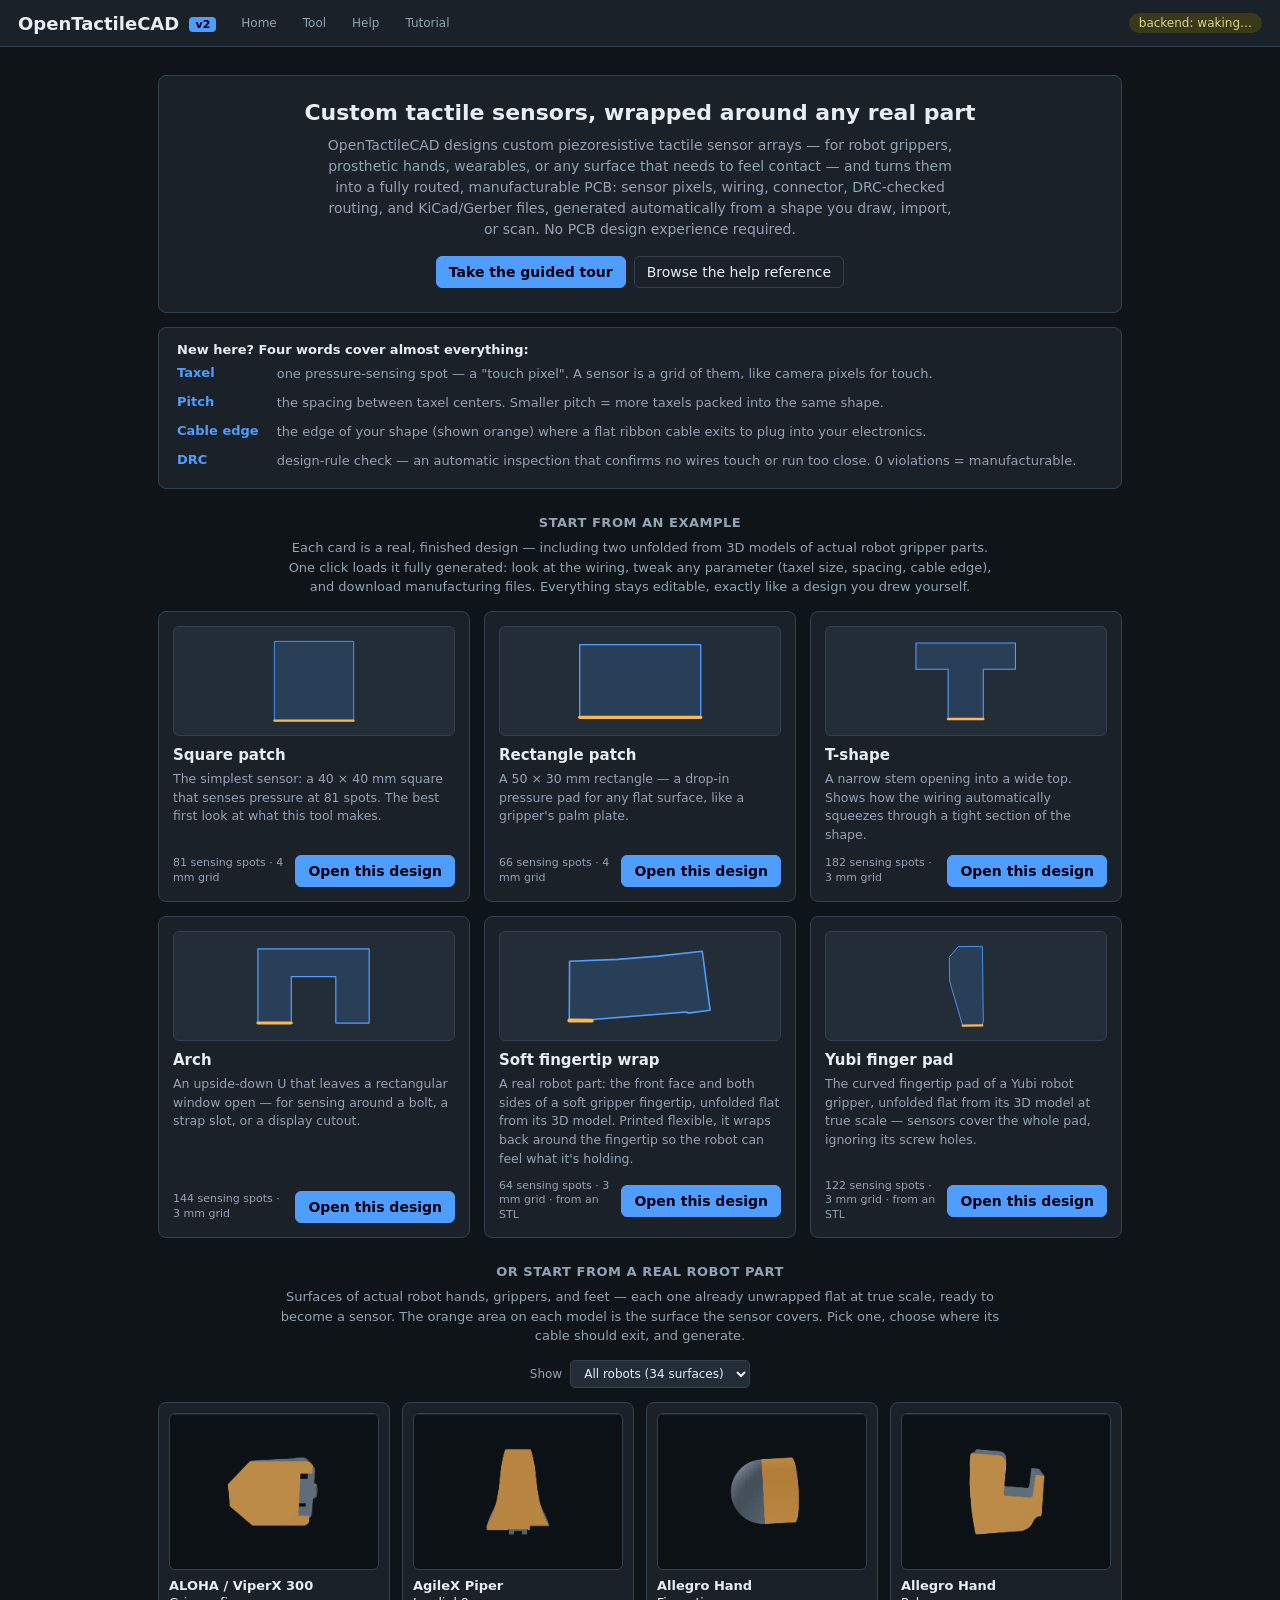
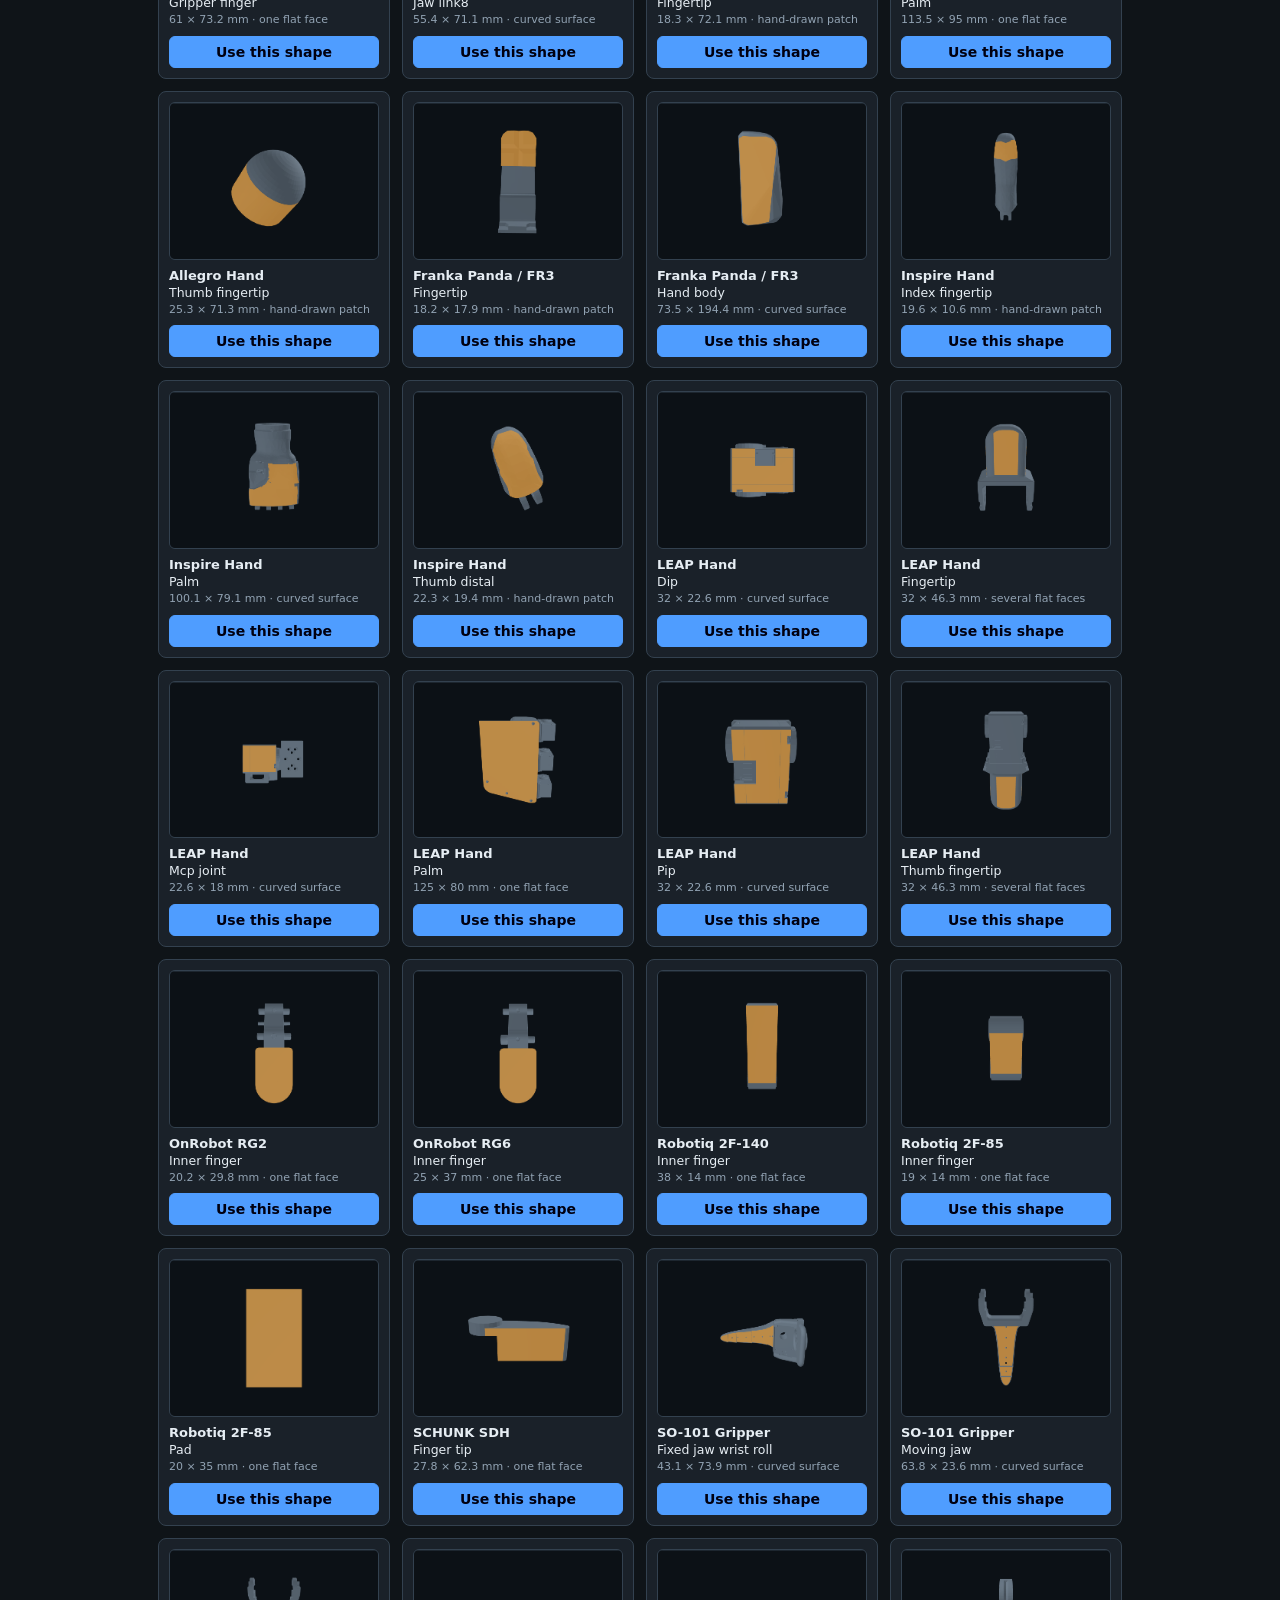
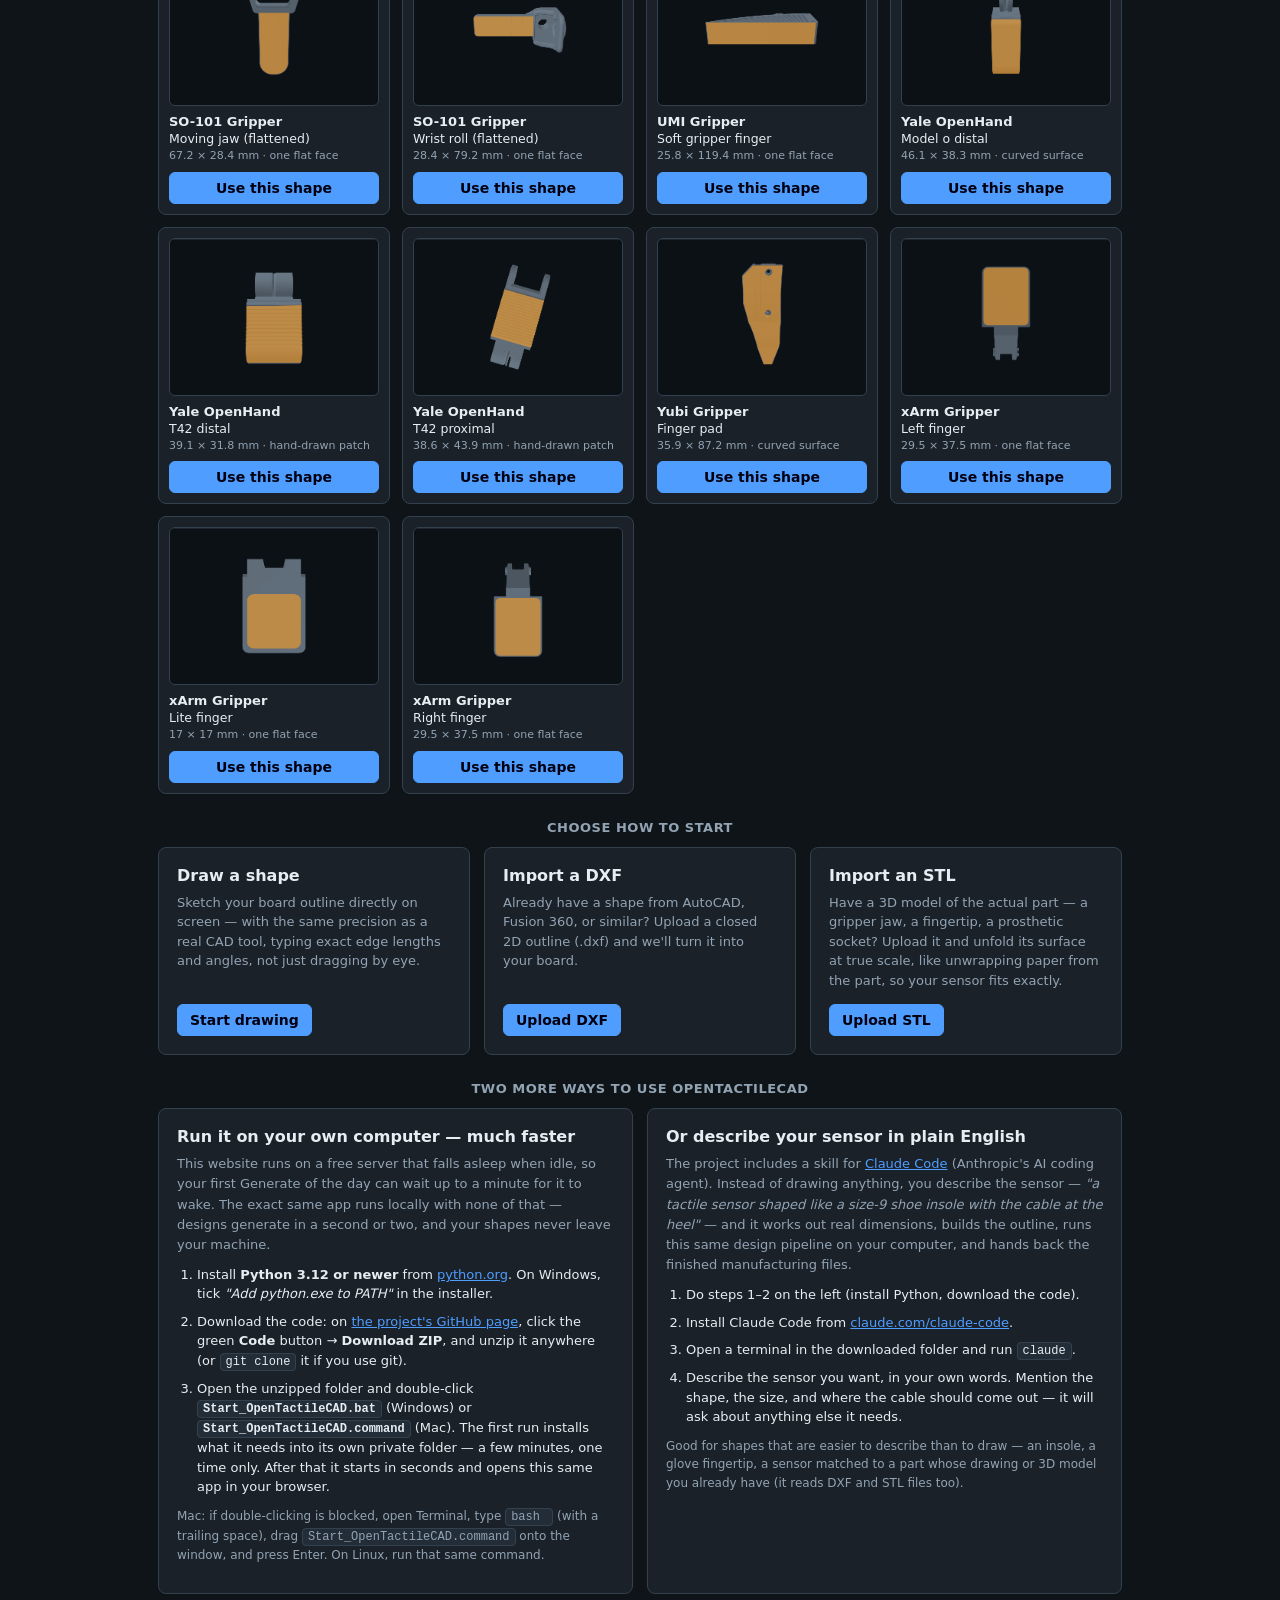
==== commit cf60c873: "Case panel: generate two halves, with bumps as a lid setting Adds the case panel under the bump shee" ====
--- a/index.html
+++ b/index.html
@@ -643,6 +643,106 @@
             <div id="bump-status" class="mini"></div>
             <div id="bump-container" class="stl-container bump-container" hidden></div>
             <div id="bump-stats" class="mini" hidden></div>
+          </div>
+        </div>
+
+
+        <!-- Two-piece printed case. The shear bumps are a version of the TOP
+             piece, not a separate part: flat lid or bumped lid. -->
+        <div class="panel bump-panel" id="case-panel">
+          <div class="bump-head">
+            <label class="check-field" title="A printed TPU case in two halves: a bottom with a pocket the sensor drops into, and a lid held on by a ribbed perimeter joint. No glue and no screws.">
+              <input id="case-enable" type="checkbox" />
+              Add a printed case (two 3D-printed parts)
+            </label>
+          </div>
+          <div class="bump-body" id="case-body" hidden>
+            <p class="hint">
+              The bottom piece has a shallow pocket for the flex and the Velostat.
+              The lid drops on and is held by a rib that runs round the perimeter,
+              broken at intervals — every gap in the rib is a bridge that keeps the
+              lid a single piece. Both halves stop at the cable edge, so the tail
+              leaves through the open side.
+            </p>
+
+            <fieldset class="case-top-choice">
+              <legend>Top piece</legend>
+              <label class="radio-field" title="A plain flat lid. Reads normal force only.">
+                <input type="radio" name="case-top" value="flat" checked />
+                <span>Flat</span>
+              </label>
+              <label class="radio-field" title="One bump over each 2x2 group of sensors. Pressing sideways tilts the bump, so those four sensors read differently and you can tell which way the surface was pushed.">
+                <input type="radio" name="case-top" value="bumps" />
+                <span>Shear-sensing bumps</span>
+              </label>
+            </fieldset>
+
+            <div class="bump-fields" id="case-bump-fields" hidden>
+              <label title="How tall each bump stands above the lid.">
+                Bump height
+                <input id="case-bump-height" type="number" min="0.4" max="10" step="0.2" value="2.0" />
+              </label>
+              <label title="Bump base diameter as a percentage of the 2x2 block it covers.">
+                Bump width (% of block)
+                <input id="case-bump-base" type="number" min="30" max="100" step="5" value="80" />
+              </label>
+              <label title="Bump top diameter as a percentage of its base. Lower is more pointed, which tips more readily.">
+                Bump taper (top % of base)
+                <input id="case-bump-top" type="number" min="20" max="100" step="5" value="70" />
+              </label>
+            </div>
+
+            <div class="bump-fields">
+              <label title="Depth of the pocket in the bottom piece. Just deep enough for the flex plus the Velostat — not the whole board.">
+                Pocket depth
+                <input id="case-recess" type="number" min="0.1" max="4" step="0.05" value="0.30" />
+              </label>
+              <label title="Thickness of the floor under the sensor.">
+                Floor thickness
+                <input id="case-plate" type="number" min="0.3" max="4" step="0.1" value="0.60" />
+              </label>
+              <label title="Thickness of the lid. The rib passes through a slot in this, so thicker is less likely to tear.">
+                Lid thickness
+                <input id="case-lid" type="number" min="0.4" max="4" step="0.1" value="0.80" />
+              </label>
+              <label title="Width of the rim around the sensor. The rib runs down the middle of it. With shear bumps the rim also has to fit the slit that decouples them, so do not go below about 4mm.">
+                Skirt width
+                <input id="case-skirt" type="number" min="1.5" max="12" step="0.5" value="4.0" />
+              </label>
+            </div>
+
+            <details class="advanced bump-advanced">
+              <summary>Rib pattern</summary>
+              <div class="bump-fields">
+                <label title="One rib segment plus one gap. Shorter means more segments — and more segment ends, which is where the lid tears from.">
+                  Period
+                  <input id="case-period" type="number" min="6" max="60" step="1" value="20" />
+                </label>
+                <label title="How much of each period is gap rather than rib. Every gap is a bridge holding the lid together; more gap means a stiffer lid and less grip.">
+                  Gap
+                  <input id="case-gap" type="number" min="2" max="40" step="0.5" value="10" />
+                </label>
+                <label title="Extra clearance cut around the board edge so it drops into the pocket.">
+                  Fit tolerance
+                  <input id="case-tolerance" type="number" min="0" max="1.5" step="0.05" value="0.20" />
+                </label>
+              </div>
+            </details>
+
+            <div class="bump-actions">
+              <button id="case-generate" type="button" class="primary" disabled>Generate case</button>
+              <label class="mini case-show-field">Preview
+                <select id="case-show" disabled>
+                  <option value="bottom">Bottom piece</option>
+                  <option value="top">Top piece</option>
+                </select>
+              </label>
+              <button id="case-dl-bottom" type="button" class="secondary" disabled>Download bottom</button>
+              <button id="case-dl-top" type="button" class="secondary" disabled>Download top</button>
+            </div>
+            <div id="case-status" class="mini"></div>
+            <div id="case-container" class="stl-container bump-container" hidden></div>
+            <div id="case-stats" class="mini" hidden></div>
           </div>
         </div>
 
@@ -835,6 +935,7 @@
   <script type="module" src="app.js"></script>
   <script type="module" src="stl-viewer.js"></script>
   <script type="module" src="bump-sheet.js"></script>
+  <script type="module" src="case.js"></script>
   <script type="module" src="dxf-import.js"></script>
   <script type="module" src="landing.js"></script>
   <script type="module" src="examples.js"></script>
--- a/style.css
+++ b/style.css
@@ -931,3 +931,26 @@
 .chat-form { display: flex; gap: 6px; margin-bottom: 6px; }
 .chat-form input { flex: 1; min-width: 0; }
 .chat-status { flex: 1; }
+
+
+/* Two-piece case panel. Reuses the bump-panel styling; only the top-piece
+   chooser and the preview selector are new. */
+.case-top-choice {
+  border: 1px solid var(--line, #ddd);
+  border-radius: 6px;
+  padding: 0.5rem 0.75rem 0.65rem;
+  margin: 0 0 0.75rem;
+}
+.case-top-choice legend {
+  font-size: 0.78rem;
+  text-transform: uppercase;
+  letter-spacing: 0.06em;
+  opacity: 0.75;
+  padding: 0 0.35rem;
+}
+.case-show-field {
+  display: inline-flex;
+  align-items: center;
+  gap: 0.35rem;
+}
+.case-show-field select { margin-left: 0.15rem; }
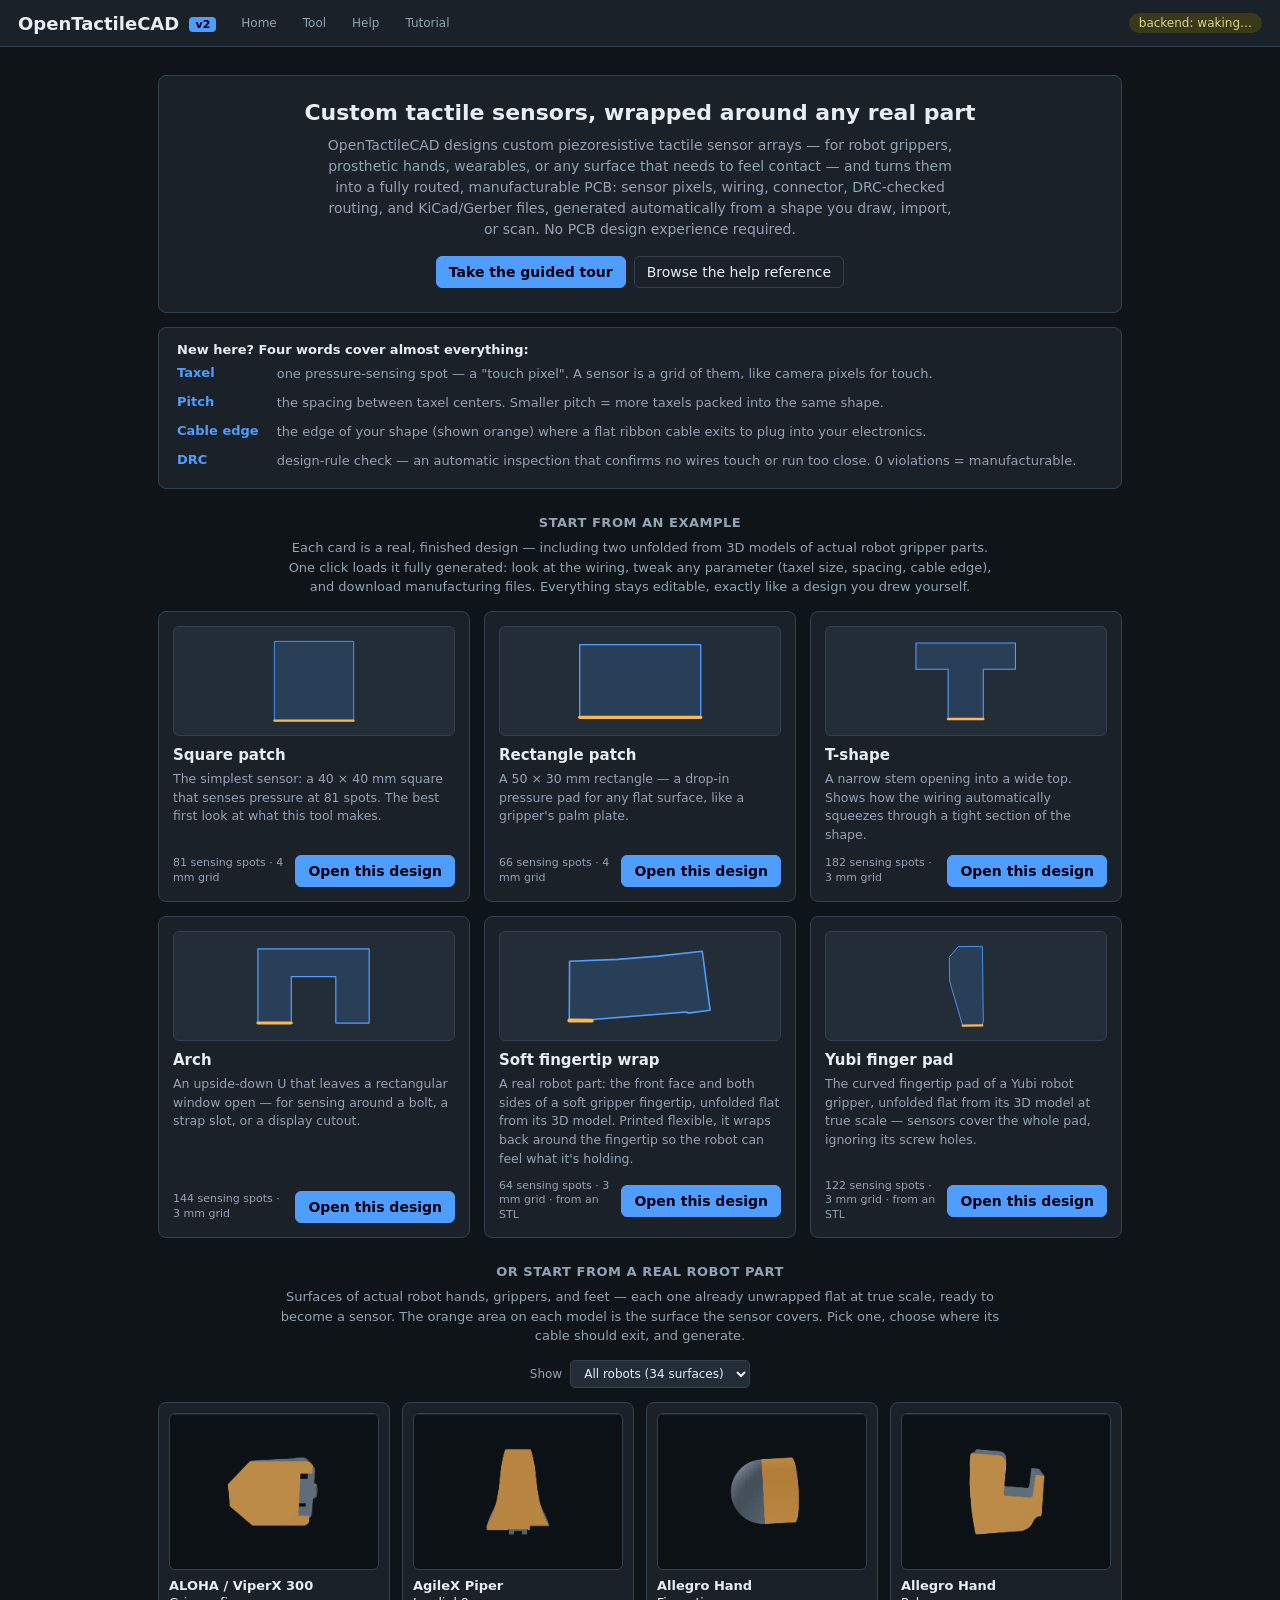
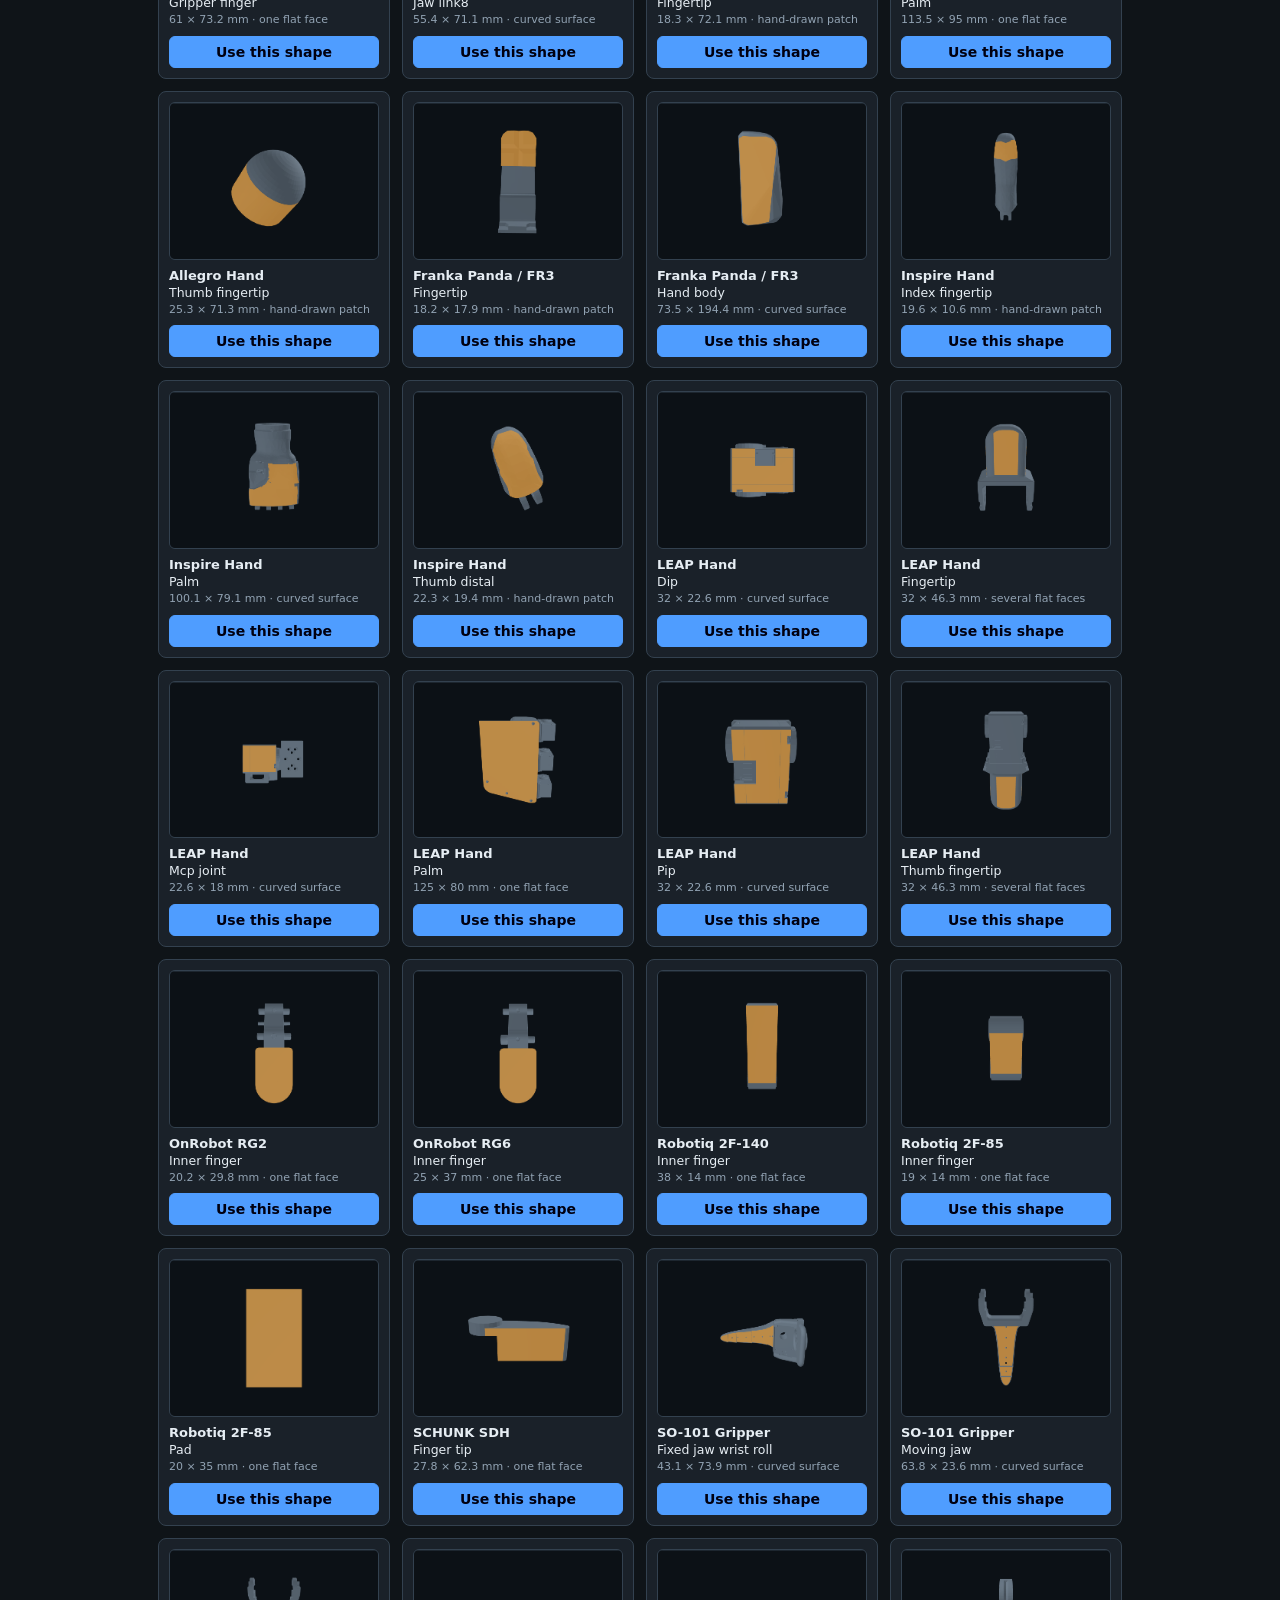
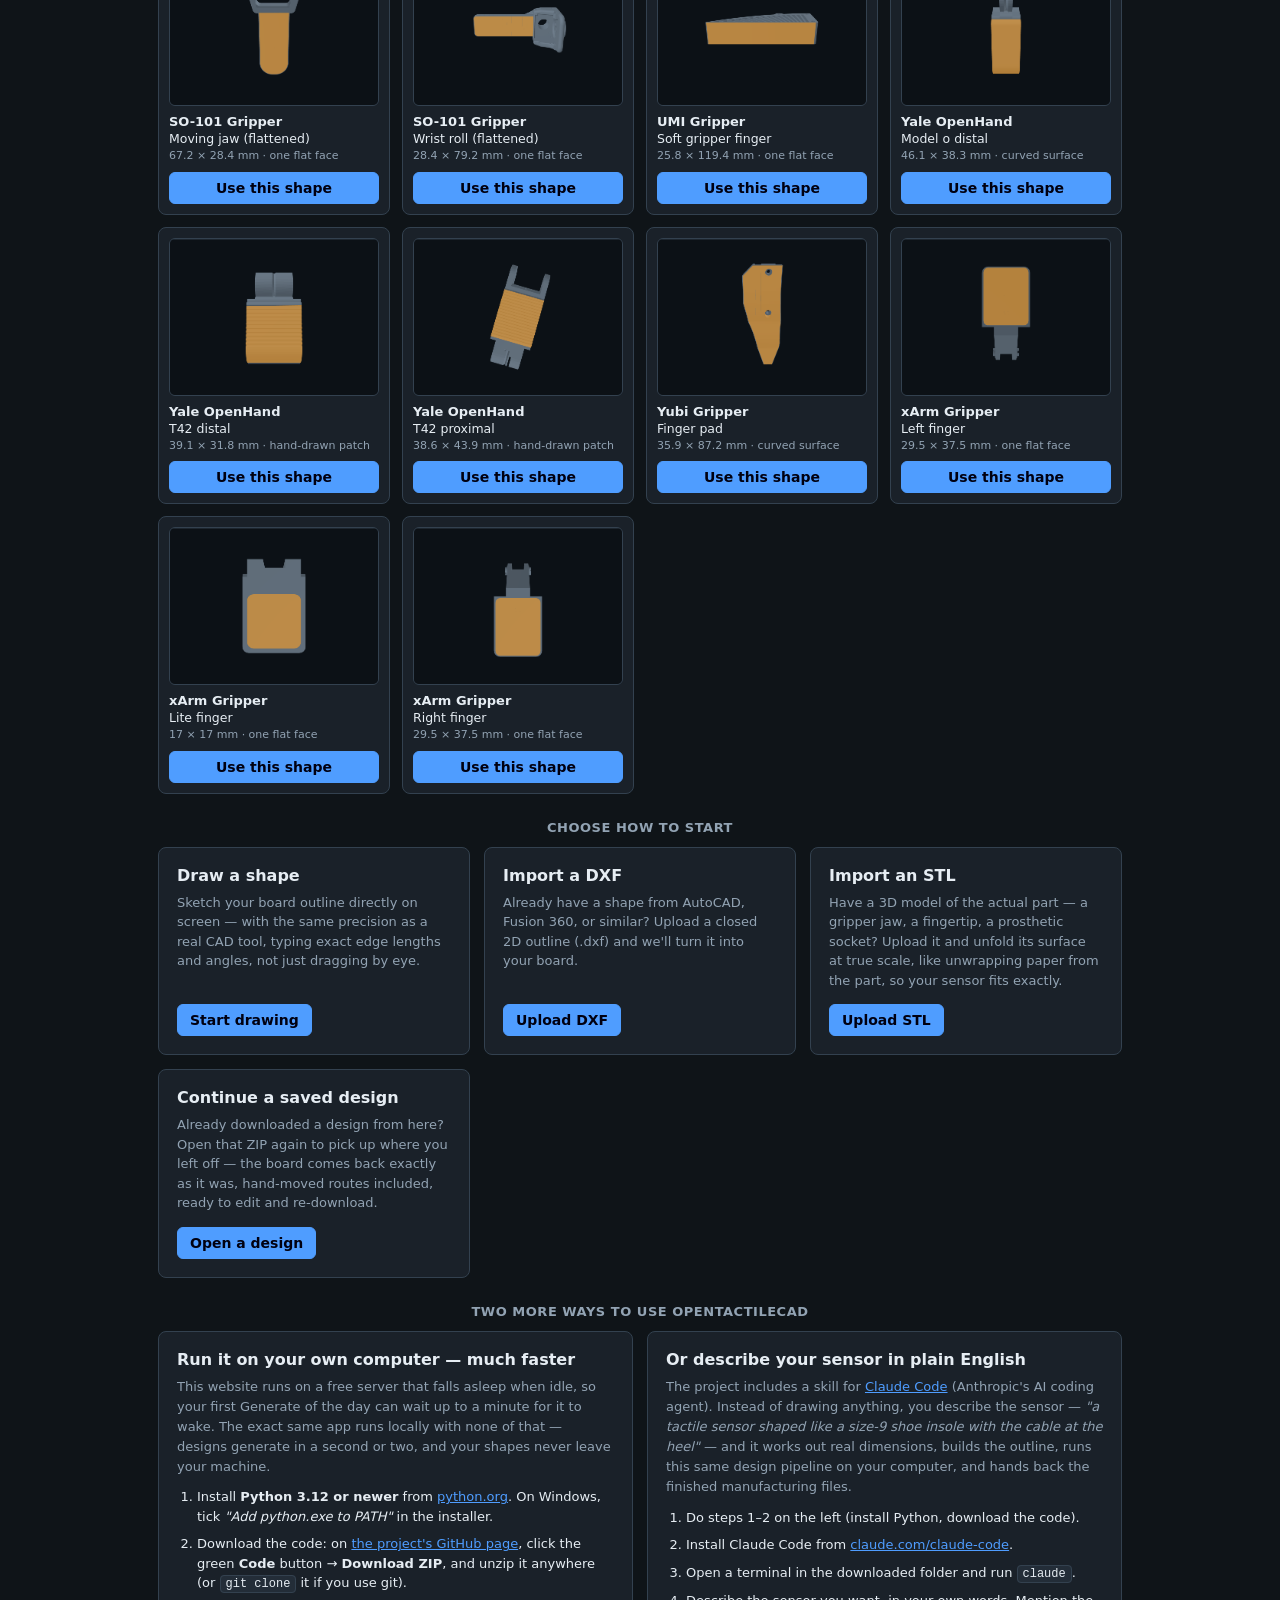
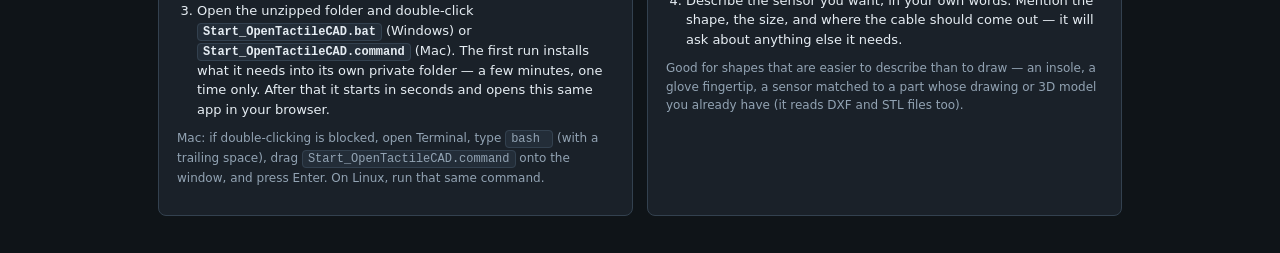
==== commit cc7ceba1: "Open a saved design and keep working on it A new "Open" mode takes back the ZIP the user downloaded " ====
--- a/index.html
+++ b/index.html
@@ -100,6 +100,11 @@
           <h2>Import an STL</h2>
           <p>Have a 3D model of the actual part — a gripper jaw, a fingertip, a prosthetic socket? Upload it and unfold its surface at true scale, like unwrapping paper from the part, so your sensor fits exactly.</p>
           <button type="button" class="primary mode-card__cta" data-mode="stl">Upload STL</button>
+        </article>
+        <article class="panel mode-card">
+          <h2>Continue a saved design</h2>
+          <p>Already downloaded a design from here? Open that ZIP again to pick up where you left off &mdash; the board comes back exactly as it was, hand-moved routes included, ready to edit and re-download.</p>
+          <button type="button" class="primary mode-card__cta" data-mode="open">Open a design</button>
         </article>
         <article class="panel mode-card">
           <h2>Describe it in words</h2>
@@ -184,6 +189,7 @@
           <button type="button" class="mode-button" data-mode="dxf" id="mode-btn-dxf">DXF</button>
           <button type="button" class="mode-button" data-mode="stl" id="mode-btn-stl">STL</button>
           <button type="button" class="mode-button" data-mode="chat" id="mode-btn-chat">Describe</button>
+          <button type="button" class="mode-button" data-mode="open" id="mode-btn-open">Open</button>
         </div>
 
         <section class="group chat-sidebar-group" id="chat-sidebar-group" hidden>
@@ -265,6 +271,21 @@
             <input id="dxf-input" type="file" accept=".dxf" hidden />
           </div>
           <div id="dxf-info" class="mini"></div>
+        </section>
+
+        <section class="group" id="design-import-group" hidden>
+          <h2>1 &middot; Open a saved design</h2>
+          <p class="hint">
+            Pick the <code>.zip</code> you downloaded before &mdash; no need to unzip it.
+            The board comes back exactly as you left it, including any routes you
+            moved by hand, and stays fully editable. A loose
+            <code>design.json</code> or <code>manifest.json</code> works too.
+          </p>
+          <div class="row">
+            <button id="open-design" type="button" class="primary">Open design file</button>
+            <input id="design-input" type="file" accept=".zip,.json,application/json,application/zip" hidden />
+          </div>
+          <div id="design-import-info" class="mini"></div>
         </section>
 
         <section class="group" id="params-group">
@@ -671,11 +692,50 @@
                 <input type="radio" name="case-top" value="flat" checked />
                 <span>Flat</span>
               </label>
+              <label class="radio-field" title="Shallow grooves along the boundaries between sensors, cut from the top so the underside stays flat. Full-thickness material stays over every sensor, so there is still something to push on it, but the lid bends much more easily between them — a press lands where you put it instead of spreading to the neighbours.">
+                <input type="radio" name="case-top" value="hatch" />
+                <span>Hatched — sharper spatial resolution</span>
+              </label>
               <label class="radio-field" title="One bump over each 2x2 group of sensors. Pressing sideways tilts the bump, so those four sensors read differently and you can tell which way the surface was pushed.">
                 <input type="radio" name="case-top" value="bumps" />
                 <span>Shear-sensing bumps</span>
               </label>
             </fieldset>
+
+            <div id="case-hatch-fields" hidden>
+              <label class="check-field" title="Cut the boundaries all the way through, leaving small tabs to hold the lid together. This decouples neighbouring sensors far better than a groove, which only thins the boundary and still carries load across it. Uncheck for a groove: a sealed lid with nothing to tear, but much less isolation.">
+                <input id="case-hatch-through" type="checkbox" checked />
+                <span>Cut through (tabs hold it together)</span>
+              </label>
+              <div class="bump-fields">
+                <label title="How wide each cut is.">
+                  Cut width
+                  <input id="case-hatch-width" type="number" min="0.3" max="3" step="0.1" value="0.90" />
+                </label>
+                <label title="Width of the little bridges that keep the lid in one piece. Narrower isolates each sensor better; too narrow and they tear.">
+                  Tab width
+                  <input id="case-hatch-tab" type="number" min="0.4" max="4" step="0.1" value="1.20" />
+                </label>
+                <label title="Groove depth, used only when 'Cut through' is off. What is left underneath is the web.">
+                  Groove depth
+                  <input id="case-hatch-depth" type="number" min="0.1" max="2" step="0.1" value="0.40" />
+                </label>
+              </div>
+              <label class="check-field" title="A small raised bump on top of each sensor's tile. Against a finger or any curved object the bumps are what it touches, so the load concentrates into individual tiles instead of spreading across the plate. The underside stays flat.">
+                <input id="case-hatch-bumps" type="checkbox" />
+                <span>Small bump on each sensor</span>
+              </label>
+              <div class="bump-fields" id="case-hatch-bump-fields" hidden>
+                <label title="Bump diameter. Must fit inside the tile with clearance from the cut around it.">
+                  Bump &oslash;
+                  <input id="case-hatch-bump-dia" type="number" min="0.4" max="6" step="0.1" value="1.80" />
+                </label>
+                <label title="How far each bump stands above the lid. Small — this is a contact point, not a shear bump.">
+                  Bump height
+                  <input id="case-hatch-bump-height" type="number" min="0.2" max="4" step="0.1" value="0.60" />
+                </label>
+              </div>
+            </div>
 
             <div class="bump-fields" id="case-bump-fields" hidden>
               <label title="How tall each bump stands above the lid.">
@@ -693,9 +753,9 @@
             </div>
 
             <div class="bump-fields">
-              <label title="Depth of the pocket in the bottom piece. Just deep enough for the flex plus the Velostat — not the whole board.">
+              <label title="Depth of the pocket in the bottom piece: the flex (~0.1mm) plus the Velostat (~0.1mm), not the whole board. At a 0.2mm layer height this is one layer, so there is no finer setting to print — shim under the board instead.">
                 Pocket depth
-                <input id="case-recess" type="number" min="0.1" max="4" step="0.05" value="0.30" />
+                <input id="case-recess" type="number" min="0.1" max="4" step="0.05" value="0.20" />
               </label>
               <label title="Thickness of the floor under the sensor.">
                 Floor thickness
@@ -747,6 +807,12 @@
         </div>
 
         <div class="panel download-bar">
+          <label class="download-bar__name" for="design-name">
+            <span class="mini">Name</span>
+            <input id="design-name" type="text" spellcheck="false"
+                   autocomplete="off"
+                   title="Base name for every file you download from this design. Defaults to the file you started from, or the date and time if you drew it from scratch.">
+          </label>
           <span id="pdf-status" class="mini download-bar__status"></span>
           <button id="download-pdf" type="button" class="secondary" disabled
                   title="A 1:1 printable outline. Print it at 100%, cut it out and hold it against the real part to check the fit before ordering boards.">Download printable PDF</button>
@@ -859,8 +925,12 @@
             <li>A <code>.kicad_pcb</code> board file and pixel/connector footprints.</li>
             <li>Gerber files (the industry-standard format PCB fabs use).</li>
             <li>An Excellon drill file for vias.</li>
-            <li>A JSON manifest describing pixel placements, useful for driving the sensor from a microcontroller.</li>
+            <li><code>manifest.json</code> &mdash; taxel placements and the scan matrix, for driving the sensor from a microcontroller. It also carries a <code>design</code> block with every setting the board was made from.</li>
+            <li><code>design.json</code> &mdash; the design itself, so you can reopen it here later.</li>
           </ul>
+          <h3>Reopening a design</h3>
+          <p>Keep the ZIP and you can carry on where you left off: <strong>Open</strong> in the mode switcher (or <strong>Continue a saved design</strong> on the front page) takes the ZIP back &mdash; no need to unzip it &mdash; and puts the board and every setting back on screen, including routes you moved by hand.</p>
+          <p>If the app has been updated since you downloaded it, the exact board can no longer be guaranteed, so it is rebuilt from its saved settings instead and you are told so. That rebuild reproduces the same board; only hand edits to individual routes are lost.</p>
           <p>The connector is auto-selected as the smallest 0.5mm-pitch FPC connector (20 up to 100 positions) that fits your sensor's row and column count. If you need a specific larger size — say, to slot into an existing readout board — a "Need a bigger connector?" control appears next to the stats after Generate, offering larger sizes up to 100-pos.</p>
           <h3>The printable 1:1 PDF</h3>
           <p>Both the ZIP (<code>printable_1to1.pdf</code>) and the <strong>Download printable PDF</strong> button next to it give you a full-size paper template of your board. Print it, cut it out, and hold it against the real part <em>before</em> you order boards &mdash; it takes a minute and catches a wrong dimension that would otherwise arrive as a batch of useless PCBs.</p>
@@ -928,6 +998,7 @@
     </div>
   </section>
 
+  <script type="module" src="design-name.js"></script>
   <script type="module" src="views.js"></script>
   <!-- Before app.js on purpose: it captures the #otc= payload synchronously,
        ahead of the view router in views.js rewriting location.hash. -->
@@ -937,6 +1008,7 @@
   <script type="module" src="bump-sheet.js"></script>
   <script type="module" src="case.js"></script>
   <script type="module" src="dxf-import.js"></script>
+  <script type="module" src="design-import.js"></script>
   <script type="module" src="landing.js"></script>
   <script type="module" src="examples.js"></script>
   <script type="module" src="tour.js"></script>
--- a/style.css
+++ b/style.css
@@ -646,6 +646,25 @@
 }
 .download-bar__status { margin-top: 0; margin-right: auto; }
 
+/* Base name for every file this design produces. Sits at the left of the bar so
+   it reads as a property of the design rather than of one button. */
+.download-bar__name {
+  display: flex;
+  align-items: center;
+  gap: 6px;
+  flex: 0 1 auto;
+  min-width: 0;
+}
+.download-bar__name .mini { margin: 0; white-space: nowrap; }
+.download-bar__name input {
+  width: 22ch;
+  min-width: 0;
+  margin: 0;
+  padding: 5px 8px;
+  font-size: 13px;
+  font-family: inherit;
+}
+
 /* ---- Optional shear-bump sheet (a second, 3D-printed part) ---- */
 .bump-panel { padding: 12px 14px; flex: 0 0 auto; }
 .bump-head { display: flex; align-items: center; gap: 6px; }
